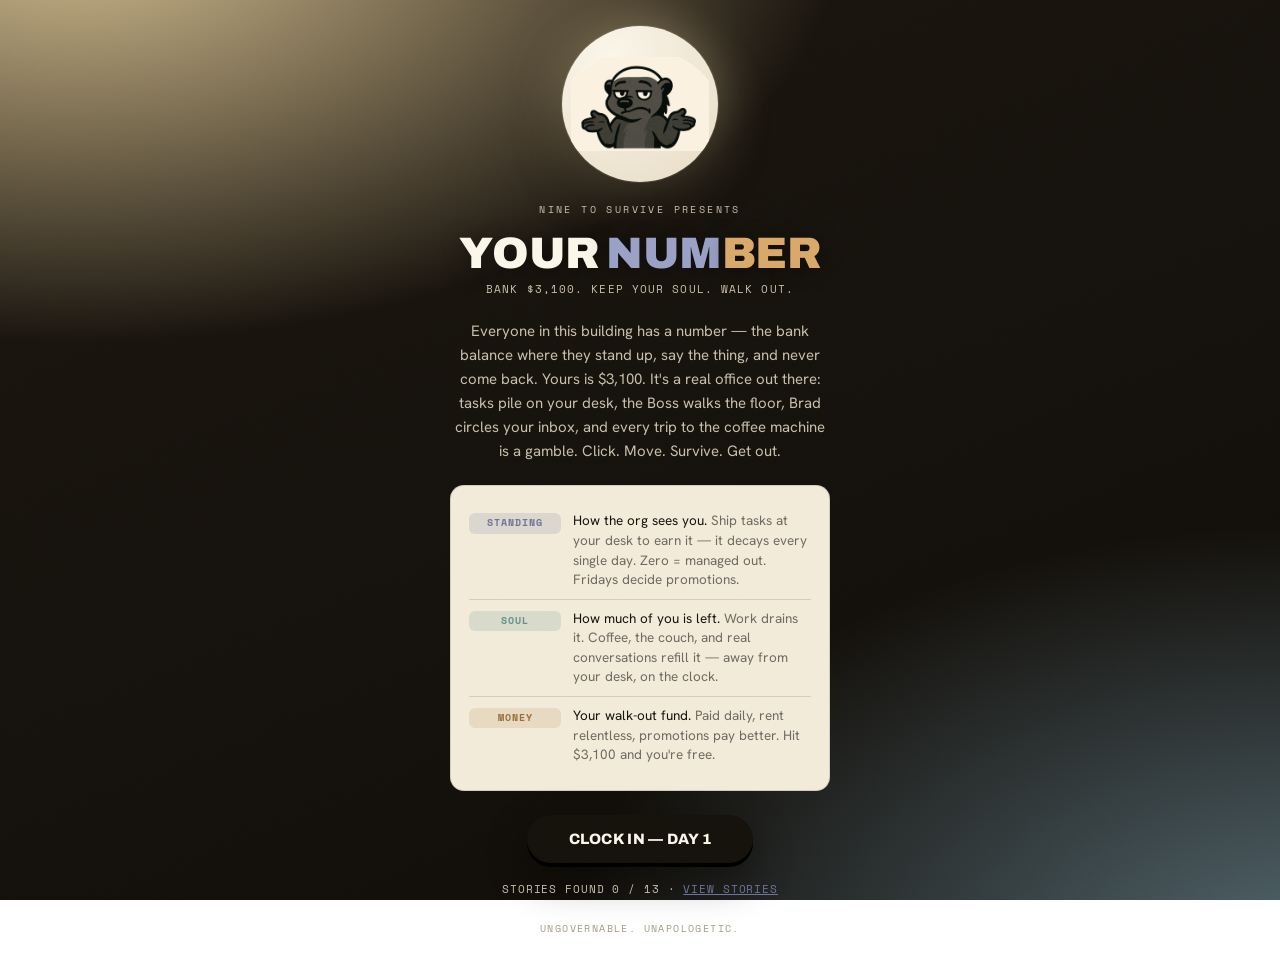
==== index.html @ 07273ee6 "Add the motive discovery layer — learn each character's true motive through play Builds on the wants" ====
<!DOCTYPE html>
<html lang="en">
<head>
<meta charset="UTF-8">
<meta name="viewport" content="width=device-width, initial-scale=1.0">
<title>Nine to Survive — Your Number</title>
<meta name="description" content="A real-time office-survival game. Ship the work, dodge the Boss, guard your inbox from Brad, bank $3,100, and walk out with your soul.">
<meta property="og:title" content="Nine to Survive — Your Number">
<meta property="og:description" content="Bank $3,100. Keep your soul. Walk out. A real-time office-survival game.">
<meta property="og:type" content="website">
<meta name="twitter:card" content="summary">
<meta name="twitter:title" content="Nine to Survive — Your Number">
<meta name="twitter:description" content="Bank $3,100. Keep your soul. Walk out.">
<link rel="icon" href="data:image/svg+xml,%3Csvg xmlns='http://www.w3.org/2000/svg' viewBox='0 0 64 64'%3E%3Crect width='64' height='64' rx='14' fill='%2341E3D6'/%3E%3Ccircle cx='22' cy='20' r='7' fill='%236e4620'/%3E%3Ccircle cx='42' cy='20' r='7' fill='%236e4620'/%3E%3Ccircle cx='32' cy='36' r='18' fill='%238a5a2b'/%3E%3Ccircle cx='26' cy='33' r='2.5' fill='%2315120D'/%3E%3Ccircle cx='38' cy='33' r='2.5' fill='%2315120D'/%3E%3Cellipse cx='32' cy='42' rx='6' ry='4.5' fill='%23E8C39E'/%3E%3C/svg%3E">
<link rel="preconnect" href="https://fonts.googleapis.com">
<link rel="preconnect" href="https://fonts.gstatic.com" crossorigin>
<link href="https://fonts.googleapis.com/css2?family=Archivo:wght@500;700;800;900&family=Archivo+Expanded:wght@700;800;900&family=Hanken+Grotesk:wght@400;500;600;700&family=Space+Mono:wght@400;700&display=swap" rel="stylesheet">
<script src="ntos-game.js?v=n22"></script>
<script src="ntos-world.js?v=w25"></script>
<link rel="stylesheet" href="ntos-theme.css">
</head>
<body>
<div class="stage">

  <!-- START -->
  <section id="start" class="screen">
    <div class="mascot"><img src="[data-uri]" alt="Nine to Survive" onerror="this.style.display='none';this.nextElementSibling.style.display='block'"><span class="fallback" style="display:none">🤷</span></div>
    <div class="badge">Nine to Survive presents</div>
    <h1 class="big">Your <span class="blue">Num</span><span class="amber">ber</span></h1>
    <div class="tagline">Bank $3,100. Keep your soul. Walk out.</div>
    <p class="lede">Everyone in this building has a number — the bank balance where they stand up, say the thing, and never come back. Yours is $3,100. It's a real office out there: tasks pile on your desk, the Boss walks the floor, Brad circles your inbox, and every trip to the coffee machine is a gamble. Click. Move. Survive. Get out.</p>
    <div class="legend">
      <div class="leg"><span class="k s">Standing</span><div>How the org sees you. <span>Ship tasks at your desk to earn it — it decays every single day. Zero = managed out. Fridays decide promotions.</span></div></div>
      <div class="leg"><span class="k so">Soul</span><div>How much of you is left. <span>Work drains it. Coffee, the couch, and real conversations refill it — away from your desk, on the clock.</span></div></div>
      <div class="leg"><span class="k m">Money</span><div>Your walk-out fund. <span>Paid daily, rent relentless, promotions pay better. Hit $3,100 and you're free.</span></div></div>
    </div>
    <button class="cta" onclick="startGame()">Clock in — Day 1</button>
    <button class="cta resumebtn hidden" id="resumebtn" onclick="resumeGame()"></button>
    <div class="storiesline"><span id="storycount">Stories found 0 / 13</span> · <button class="storybtn" onclick="openStories()">View stories</button></div>
    <div class="foot">Ungovernable. Unapologetic.</div>
    <div id="storiesoverlay" class="overlay hidden" onclick="if(event.target===this)closeStories()">
      <div class="card">
        <div class="tag">📖 The story collection</div>
        <div class="etitle">What this building has shown you</div>
        <div id="storylist"></div>
        <button class="next" onclick="closeStories()">Back</button>
      </div>
    </div>
  </section>

  <!-- PLAY: the office -->
  <section id="play" class="hidden">
    <canvas id="world"></canvas>

    <div class="hud hudfloat">
      <div class="hudtop">
        <div class="sys">Employee Monitoring · Live</div>
        <div class="clock" id="clock"><b>9:00</b> AM</div>
      </div>
      <div class="jobline"><span id="jobline-l">Day 1 · Wk 1 · Intern</span><span class="pay" id="jobline-r">+$180/day</span></div>
      <div class="jobline taskline"><span id="tasks-l">INBOX · 0 waiting</span><span id="tasks-r">0/0 shipped</span></div>
      <div class="jobline taskline hidden" id="receiptline"><span>🧾 Receipts</span><span id="receipts-r"></span></div>
      <div class="jobline taskline hidden" id="heatline"><span>🌡 Heat</span><span id="heat-r"></span></div>
      <div class="meters">
        <div class="meter standing">
          <div class="mrow"><div><span class="mname">Standing</span> <span class="msub">how they see you</span></div><div class="mval" id="v-standing">50<span class="delta" id="d-standing"></span></div></div>
          <div class="mtrack"><div class="mfill" id="f-standing" style="width:50%"></div></div>
        </div>
        <div class="meter soul">
          <div class="mrow"><div><span class="mname">Soul</span> <span class="msub">how much is left</span></div><div class="mval" id="v-soul">65<span class="delta" id="d-soul"></span></div></div>
          <div class="mtrack"><div class="mfill" id="f-soul" style="width:65%"></div></div>
        </div>
        <div class="meter money">
          <div class="mrow"><div><span class="mname">Your Number</span> <span class="msub">bank $3,100 · walk out</span></div><div class="mval" id="v-money">$300<span class="delta" id="d-money"></span></div></div>
          <div class="mtrack"><div class="mfill" id="f-money" style="width:5%"></div></div>
        </div>
      </div>
    </div>

    <div class="hint">Click the floor to walk · Work happens AT your desk · Watch for ❗ · Coffee/couch/chats refill Soul</div>
    <button id="mutebtn" class="mute" onclick="toggleMute()">🔊</button>
    <div id="feedbox" class="feedbox">
      <div class="feedhead" onclick="toggleFeed()"><span><b>#office</b> · live</span><span id="feedcaret">▾</span></div>
      <div id="feedlines"></div>
    </div>
    <div id="statuspop" class="statuspop hidden"></div>
    <div id="toast" class="toast"></div>

    <div id="cardoverlay" class="overlay hidden">
      <div class="card">
        <div id="enc">
          <canvas id="card-portrait" class="cardportrait hidden"></canvas>
          <div class="tag" id="tag"></div>
          <div class="etitle" id="etitle"></div>
          <div class="escene" id="escene"></div>
          <div class="choices" id="choices"></div>
        </div>
        <div id="out" class="outcome hidden">
          <div class="oline" id="oline"></div>
          <button class="next" id="nextbtn" onclick="advance()">Next</button>
        </div>
      </div>
    </div>

    <div id="crunchmodal" class="overlay hidden">
      <div class="card crunchcard">
        <div class="tag">🔥 Fire drill</div>
        <div class="etitle">“Client escalation. I need the numbers NOW.”</div>
        <div class="escene">The boss is standing up in the corner office. Everyone is looking at you. Smash <b>WORK</b> before the timer dies — deliver, or it's a Standing hit and a story HR keeps.</div>
        <div class="crunchbar"><div id="crunchfill"></div></div>
        <div class="crunchmeta"><span id="crunchcount">0 / 12</span><span id="crunchtime">8.0s</span></div>
        <div id="crunchresult" class="crunchresult hidden"></div>
        <button class="next" id="workbtn">WORK</button>
      </div>
    </div>
  </section>

  <!-- 5:01 PM · DAY REPORT -->
  <section id="dayend" class="hidden">
    <div class="card">
      <div class="tag" id="detag">5:01 PM · Day 1</div>
      <div class="etitle" id="detitle">Day 1: survived.</div>
      <div class="report" id="report"></div>
      <div id="dayfeed"></div>
      <div class="bankline" id="bankline"></div>
      <button class="walkout hidden" id="walkoutbtn" onclick="doWalkOut()">Walk out — you have your number</button>
      <button class="next" id="clockinbtn" onclick="clockIn()">Clock in — Day 2</button>
      <button class="sharebtn" id="sharebtn-day" onclick="shareRun(this)">Share the grind</button>
    </div>
  </section>

  <!-- END -->
  <section id="end" class="screen hidden">
    <div class="verdicttag" id="vtag">End of day</div>
    <div class="verdict" id="verdict"></div>
    <p class="vbody" id="vbody"></p>
    <div id="storyunlocks"></div>
    <div class="finalmeters">
      <div class="fm s"><div class="fl">Standing</div><div class="fv" id="fin-standing">0</div></div>
      <div class="fm so"><div class="fl">Soul</div><div class="fv" id="fin-soul">0</div></div>
      <div class="fm m"><div class="fl">Banked</div><div class="fv" id="fin-money">$0</div></div>
      <div class="fm d"><div class="fl">Days survived</div><div class="fv" id="fin-days">0</div></div>
    </div>
    <button class="cta" onclick="startGame()">Run it back</button>
    <button class="sharebtn" id="sharebtn-end" onclick="shareRun(this)">Share how it ended</button>
    <div class="foot">Nine to Survive</div>
  </section>

</div>

<script>
/* Shell: presentation + wiring only. Rules live in ntos-game.js (NineToSurvive);
   the visible office lives in ntos-world.js (NtosWorld). The shell runs the rAF
   loop, feeds world signals into the rules, and renders both. */
const G = NineToSurvive;
const W = NtosWorld;
W.setEncounters(G.ENCOUNTERS);
let g, world, runSeed;
const $id = (x) => document.getElementById(x);
function screens(showId){
  ['start','play','dayend','end'].forEach(s => $id(s).classList.toggle('hidden', s !== showId));
}

/* ---- camera + canvas ---- */
const canvas = $id('world');
const ctx = canvas.getContext('2d');
const cam = { x: 0, y: 0, z: 1 };
let rafId = null, lastT = 0;

function fitCanvas(){
  const dpr = window.devicePixelRatio || 1;
  canvas.width = window.innerWidth * dpr;
  canvas.height = window.innerHeight * dpr;
  ctx.setTransform(dpr, 0, 0, dpr, 0, 0);
}
window.addEventListener('resize', fitCanvas);

function centerCamOn(gx, gy){
  cam.x = window.innerWidth / 2 - (gx - gy) * (W.TW / 2) * cam.z;
  cam.y = window.innerHeight / 2 - (gx + gy) * (W.TH / 2) * cam.z;
}
function clampCam(){
  const vw = window.innerWidth, vh = window.innerHeight, z = cam.z;
  const minX = vw / 2 - W.GRID_W * (W.TW / 2) * z, maxX = vw / 2 + W.GRID_H * (W.TW / 2) * z;
  const minY = vh / 2 - (W.GRID_W + W.GRID_H) * (W.TH / 2) * z, maxY = vh / 2;
  cam.x = Math.max(minX, Math.min(maxX, cam.x));
  cam.y = Math.max(minY, Math.min(maxY, cam.y));
}

/* ---- input: pointer events — mouse and touch share one path.
   One pointer: drag pans, a still tap/click picks. Two pointers: pinch zooms
   around the pinch midpoint. Wheel zoom stays for mouse. ---- */
const pointers = new Map();
let dragging = false, dragMoved = false, dragStart = null, pinchStart = null;
canvas.addEventListener('pointerdown', (e) => {
  try { canvas.setPointerCapture(e.pointerId); } catch(err){ /* synthetic pointers */ }
  pointers.set(e.pointerId, { x: e.clientX, y: e.clientY });
  if(pointers.size === 1){
    dragging = true; dragMoved = false;
    dragStart = { mx: e.clientX, my: e.clientY, cx: cam.x, cy: cam.y };
    canvas.classList.add('dragging');
  } else if(pointers.size === 2){
    dragging = false;
    const pts = [...pointers.values()];
    pinchStart = { dist: Math.hypot(pts[0].x - pts[1].x, pts[0].y - pts[1].y), z: cam.z,
                   mid: { x: (pts[0].x + pts[1].x) / 2, y: (pts[0].y + pts[1].y) / 2 } };
  }
});
canvas.addEventListener('pointermove', (e) => {
  if(!pointers.has(e.pointerId)) return;
  pointers.set(e.pointerId, { x: e.clientX, y: e.clientY });
  if(pointers.size === 2 && pinchStart){
    const pts = [...pointers.values()];
    const dist = Math.hypot(pts[0].x - pts[1].x, pts[0].y - pts[1].y);
    const before = W.screenToTile(cam, pinchStart.mid.x, pinchStart.mid.y);
    cam.z = Math.max(0.55, Math.min(1.8, pinchStart.z * dist / (pinchStart.dist || 1)));
    const after = W.screenToTile(cam, pinchStart.mid.x, pinchStart.mid.y);
    cam.x += (after.x - before.x - (after.y - before.y)) * (W.TW / 2) * cam.z;
    cam.y += (after.x - before.x + (after.y - before.y)) * (W.TH / 2) * cam.z;
    clampCam();
    dragMoved = true;
    return;
  }
  if(!dragging) return;
  const dx = e.clientX - dragStart.mx, dy = e.clientY - dragStart.my;
  if(Math.abs(dx) + Math.abs(dy) > 6) dragMoved = true;
  cam.x = dragStart.cx + dx; cam.y = dragStart.cy + dy;
  clampCam();
});
function pointerEnd(e){
  if(!pointers.has(e.pointerId)) return;
  pointers.delete(e.pointerId);
  if(pointers.size < 2) pinchStart = null;
  if(pointers.size === 1){
    // one finger left after a pinch: re-anchor it as a drag, never a tap
    const p = [...pointers.values()][0];
    dragging = true; dragMoved = true;
    dragStart = { mx: p.x, my: p.y, cx: cam.x, cy: cam.y };
    return;
  }
  canvas.classList.remove('dragging');
  if(dragging){
    dragging = false;
    if(!dragMoved) handleWorldClick(e.clientX, e.clientY);
  }
}
canvas.addEventListener('pointerup', pointerEnd);
canvas.addEventListener('pointercancel', pointerEnd);
canvas.addEventListener('wheel', (e) => {
  e.preventDefault();
  const before = W.screenToTile(cam, e.clientX, e.clientY);
  cam.z = Math.max(0.55, Math.min(1.8, cam.z * (e.deltaY > 0 ? 0.9 : 1.11)));
  const after = W.screenToTile(cam, e.clientX, e.clientY);
  cam.x += (after.x - before.x - (after.y - before.y)) * (W.TW / 2) * cam.z;
  cam.y += (after.x - before.x + (after.y - before.y)) * (W.TH / 2) * cam.z;
  clampCam();
}, { passive: false });

function handleWorldClick(sx, sy){
  if(!world || world.dayOver) return;
  const t = W.screenToTile(cam, sx, sy);
  const actor = W.pickActorAt(world, t.x, t.y);
  if(actor){ showStatus(actor, sx, sy); return; }
  hideStatus();
  if(W.isCoffeeAt(t.x, t.y)){
    if(world.coffeeUsed) toast('You’ve had your one coffee mercy today.');
    else if(W.goForCoffee(world)) toast('Heading for coffee…');
    return;
  }
  if(W.isCouchAt(t.x, t.y)){
    if(world.couchUsed) toast('One couch session a day. HR counts.');
    else if(W.goForCouch(world)) toast('Five minutes. You’ve earned nothing, take it anyway.');
    return;
  }
  if(W.isExitAt(t.x, t.y)){
    if(world.walkoutArmed){ if(W.goForExit(world)) toast('Walking to the door. Don’t look back.'); }
    else toast('Not yet. You have a number, and this isn’t it.');
    return;
  }
  // plain floor: walk there
  W.movePlayer(world, t);
}

/* ---- status popup + toast ---- */
/* ---- character portraits: a live cute close-up "on a screen" ---- */
const _portraits = new Set();
function _portraitFrame(el, t){
  const dpr = window.devicePixelRatio || 1, size = el.clientWidth || el.__psize || 80;
  if(el.width !== size * dpr){ el.width = size * dpr; el.height = size * dpr; }
  const ctx = el.getContext('2d'); ctx.setTransform(dpr, 0, 0, dpr, 0, 0);
  W.drawPortrait(ctx, el.__pid, 0, 0, size, t, el.__pmood);
}
function _portraitTick(t){
  for(const el of Array.from(_portraits)){
    if(!el.isConnected || el.closest('.hidden')){ _portraits.delete(el); continue; }
    _portraitFrame(el, t);
  }
  if(_portraits.size) requestAnimationFrame(_portraitTick);
}
function paintPortrait(id, el, size, mood){
  if(!el || !W.drawPortrait || !(W.RIG && W.RIG[id])) return;
  el.__pid = id; el.__pmood = mood; el.__psize = size;
  el.style.width = size + 'px'; el.style.height = size + 'px';
  _portraitFrame(el, performance.now());
  if(!_portraits.has(el)){ _portraits.add(el); if(_portraits.size === 1) requestAnimationFrame(_portraitTick); }
}
function setCardPortrait(id, mood){
  const el = $id('card-portrait');
  if(id && W.RIG && W.RIG[id]){ el.classList.remove('hidden'); paintPortrait(id, el, 96, mood); }
  else { el.classList.add('hidden'); _portraits.delete(el); }
}

function showStatus(actor, sx, sy){
  const s = W.statusOf(world, actor);
  const pop = $id('statuspop');
  // shell-composed verbs: the world says WHO is interceptable; the brain's
  // state (receipts, heat, flags) says which schemes are loaded
  const canFlash = actor.id === 'brad' && G.hasReceipt(g, 'screenshot_brad_deck')
    && !g.npcState.brad.flags.cowed && !g.npcState.brad.flags.fired;
  const adamGren = (s.grenade || (actor.id === 'adam' && world.tasks.blocked > 0 && !world.grenadeUsed))
    && !actor.off;
  const canCool = actor.id === 'hr' && G.hasReceipt(g, 'hr_survey_metadata')
    && G.heatOf(g, 'hr') >= G.HEAT_MED;
  pop.innerHTML = '<span class="sx" onclick="hideStatus()">✕</span>'
    + '<div class="spop-head"><canvas id="pop-portrait" class="portrait"></canvas><div class="spop-meta">'
    + '<div class="sname">' + (s.face ? s.face + ' ' : '') + s.name + '</div>'
    + '<div class="srole">' + s.role + (s.mood ? ' · mood: ' + s.mood : '') + '</div>'
    + '<div class="sline">' + s.line + '</div></div></div>'
    + (s.chat ? '<span class="schat" onclick="startChat(\'' + actor.id + '\')">' + (s.sitWith ? 'Walk over & sit with her' : 'Walk over & chat') + '</span>' : '')
    + (s.quickcall ? '<span class="schat" onclick="startQuickCall()">Take the quick call</span>' : '')
    + (s.kaylatask ? '<span class="schat" onclick="takeKaylaTask()">Take one of her tasks</span>' : '')
    + (s.reportkayla ? '<span class="schat" onclick="reportKaylaToHR()">Mention Kayla to HR</span>' : '')
    + (s.approval ? '<span class="schat" onclick="carryToPipe()">Carry a file to The Pipe</span>' : '')
    + (s.flatter ? '<span class="schat" onclick="flatterDennis()">“Nineteen years — wow.”</span>' : '')
    + (s.approval && G.DENNIS_BURN_ORDER.some(r => G.hasReceipt(g, r))
        ? '<span class="schat" onclick="burnForDennis()">🧾 Burn a receipt (clears all)</span>' : '')
    + (s.approval && g.npcState.marcus.flags.shield
        ? '<span class="schat" onclick="tipForDennis()">Use Marcus’s phrase (clears all)</span>' : '')
    + (s.confront ? '<span class="schat" onclick="doConfrontBrad()">Walk at him: “Looking for something?”</span>' : '')
    + (s.bradLurking && canFlash ? '<span class="schat" onclick="doFlashBrad()">🧾 Angle the phone. Let him see the wallpaper.</span>' : '')
    + (s.plantbait ? '<span class="schat" onclick="doPlantBait()">Leave the flawed file on top. Be elsewhere.</span>' : '')
    + (s.walkwith ? '<span class="schat" onclick="doWalkWithDennis()">Fall into step — answer the questions en route</span>' : '')
    + (s.redirect ? '<span class="schat" onclick="doRedirectAdam()">Intercept: “How did approvals work in 2009?”</span>' : '')
    + (adamGren ? '<span class="schat" onclick="doGrenadeAdam()">Point him at Dennis. They go way back.</span>' : '')
    + (s.precollect && !G.hasReceipt(g, 'priya_commit_log')
        ? '<span class="schat" onclick="doPreDemo(\'precollect\')">Collect the commit log now, pre-demo</span>' : '')
    + (s.preplant && !g.npcState.priya.flags.preBaited
        ? '<span class="schat" onclick="doPreDemo(\'preplant\')">Swap in the flawed backup file</span>' : '')
    + (canCool ? '<span class="schat" onclick="doCoolHR()">🧾 Ask about response IDs, hypothetically</span>' : '');
  pop.classList.remove('hidden');
  paintPortrait(actor.id, $id('pop-portrait'), 80);
  pop.style.left = Math.min(window.innerWidth - 312, sx + 14) + 'px';
  pop.style.top = Math.min(window.innerHeight - 150, Math.max(10, sy - 40)) + 'px';
}
function hideStatus(){ $id('statuspop').classList.add('hidden'); }
function startChat(id){
  hideStatus();
  if(W.requestChat(world, id)) toast('Walking over…');
}
function startQuickCall(){
  hideStatus();
  if(W.goForBossCall(world)) toast('Walking to the corner office. Bring a face.');
}
function takeKaylaTask(){
  hideStatus();
  if(W.takeKaylaTask(world)) toast('Walking over to lighten her stack…');
}
function reportKaylaToHR(){
  hideStatus();
  if(W.reportKayla(world)) toast('You mention it to Meredith. Gently. Meaning well. Watch.');
}
function carryToPipe(){
  hideStatus();
  if(W.goForApproval(world)) toast('Carrying the file to The Pipe. Bring answers. He has questions.');
}
function flatterDennis(){
  hideStatus();
  if(W.flatterDennis(world)) toast('Walking over to admire nineteen years of institutional knowledge…');
}
function burnForDennis(){
  hideStatus();
  const name = G.burnReceiptForDennis(g);
  if(!name) return;
  const n = W.clearAllBlocked(world);
  G.dennisApprovalCleared(g, Math.floor(world.clockMin), 'receipt', n);
  toast('Receipt burned (' + name.replace(/_/g, ' ') + '). ' + n + ' approval' + (n > 1 ? 's' : '') + ' cleared, instantly.');
  saveRun('day');
}
function tipForDennis(){
  hideStatus();
  if(!G.useShieldForDennis(g)) return;
  const n = W.clearAllBlocked(world);
  G.dennisApprovalCleared(g, Math.floor(world.clockMin), 'tip', n);
  toast('“Load-bearing deliverable.” Dennis blinks. ' + n + ' approval' + (n > 1 ? 's' : '') + ' cleared.');
  saveRun('day');
}
/* interceptions + schemes: walk-over verbs; the arrival signal does the rest */
function doConfrontBrad(){
  hideStatus();
  if(W.confrontBrad(world)) toast('Walking at him. Casually. At speed.');
}
function doFlashBrad(){
  hideStatus();
  if(W.flashBrad(world)) toast('Walking over with your phone out, wallpaper first.');
}
function doPlantBait(){
  hideStatus();
  if(W.plantBait(world)) { if(!world.baitPlanted) toast('Heading to your desk to dress the stack…'); }
}
function doWalkWithDennis(){
  hideStatus();
  if(W.walkWithDennis(world)) toast('Catching up to the folder…');
}
function doRedirectAdam(){
  hideStatus();
  if(W.redirectAdam(world)) toast('Stepping into his path with a question about the old days…');
}
function doGrenadeAdam(){
  hideStatus();
  if(W.grenadeAdam(world)) toast('Walking over to mention that Dennis “could really use his perspective”…');
}
function doPreDemo(kind){
  hideStatus();
  if(W.goPreDemo(world, kind)) toast('Heading for the meeting room before the room fills…');
}
function doCoolHR(){
  hideStatus();
  if(W.goForCoolHR(world)) toast('Walking to HR with a hypothetical…');
}

/* ---- the office feed (render only — the brain writes g.feed) ---- */
let feedShown = 0;
let feedClosed = false;
try { feedClosed = localStorage.getItem('ntos-feed-closed') === '1'; } catch(e){}
function toggleFeed(){
  feedClosed = !feedClosed;
  try { localStorage.setItem('ntos-feed-closed', feedClosed ? '1' : '0'); } catch(e){}
  applyFeedCollapse();
}
function applyFeedCollapse(){
  $id('feedbox').classList.toggle('closed', feedClosed);
  $id('feedcaret').textContent = feedClosed ? '▸' : '▾';
}
applyFeedCollapse();
function feedLineHtml(f){
  return '<div class="fline"><span class="ft">' + W.minToClock(f.m) + '</span>' + f.text + '</div>';
}
function renderFeed(){
  feedShown = g.feed.length;
  $id('feedlines').innerHTML = g.feed.slice(-3).map(feedLineHtml).join('')
    || '<div class="fline">No messages. Suspicious in itself.</div>';
}

let toastT = null, deadEyedToastDay = 0;
function toast(msg){
  const t = $id('toast');
  t.textContent = msg;
  t.classList.add('show');
  clearTimeout(toastT);
  toastT = setTimeout(() => t.classList.remove('show'), 2200);
}

/* ---- sound: tiny WebAudio blips, no asset files. Mute persists. ---- */
let audioCtx = null, muted = false;
try { muted = localStorage.getItem('ntos-muted') === '1'; } catch(e){}
function blip(freq, dur, type, vol){
  if(muted) return;
  try {
    audioCtx = audioCtx || new (window.AudioContext || window.webkitAudioContext)();
    if(audioCtx.state === 'suspended') audioCtx.resume();
    const o = audioCtx.createOscillator(), gn = audioCtx.createGain();
    o.type = type || 'sine'; o.frequency.value = freq;
    gn.gain.setValueAtTime(vol || 0.07, audioCtx.currentTime);
    gn.gain.exponentialRampToValueAtTime(0.0001, audioCtx.currentTime + (dur || 0.15));
    o.connect(gn); gn.connect(audioCtx.destination);
    o.start(); o.stop(audioCtx.currentTime + (dur || 0.15) + 0.02);
  } catch(e){}
}
const SFX = {
  task(){ blip(880, 0.1); blip(1318, 0.16); },                     // shipped: a small ding
  bosscatch(){ blip(196, 0.35, 'sawtooth', 0.09); blip(185, 0.4, 'sawtooth', 0.07); },
  drill(){ blip(660, 0.11, 'square', 0.08); setTimeout(() => blip(660, 0.11, 'square', 0.08), 150); }
};
function toggleMute(){
  muted = !muted;
  try { localStorage.setItem('ntos-muted', muted ? '1' : '0'); } catch(e){}
  $id('mutebtn').textContent = muted ? '🔇' : '🔊';
}
if(muted) $id('mutebtn').textContent = '🔇';

/* ---- the story collection: discovered outcomes persist across runs. The
   brain owns the catalog (G.STORY_META) and the earned-check (G.earnedStories);
   this is the only storage side. try/catch everywhere: file:// stays quiet. ---- */
const STORIES_KEY = 'ntos-stories-v1';
function loadStories(){
  try { return JSON.parse(localStorage.getItem(STORIES_KEY)) || {}; } catch(e){ return {}; }
}
function saveStories(s){ try { localStorage.setItem(STORIES_KEY, JSON.stringify(s)); } catch(e){} }
function updateStoryCount(){
  const found = Object.keys(loadStories()).filter(k => G.STORY_META[k]).length;
  $id('storycount').textContent = 'Stories found ' + found + ' / ' + G.STORY_ORDER.length;
}
function openStories(){
  const have = loadStories();
  $id('storylist').innerHTML = G.STORY_ORDER.map(k => {
    const m = G.STORY_META[k];
    return have[k]
      ? '<div class="storyrow found"><span class="sn">' + m.name + '</span><span class="sh">' + m.hint + '</span></div>'
      : '<div class="storyrow locked"><span class="sn">???</span><span class="sh">' + m.hint + '</span></div>';
  }).join('');
  $id('storiesoverlay').classList.remove('hidden');
}
function closeStories(){ $id('storiesoverlay').classList.add('hidden'); }
// at run end: record everything the run clearly earned; say which are new
function recordStories(){
  const earned = G.earnedStories(g);
  const have = loadStories();
  const rows = earned.map(k => {
    const isNew = !have[k];
    have[k] = true;
    return '<div class="storyunlock ' + (isNew ? 'new' : 'old') + '">'
      + (isNew ? '★ New story discovered: ' : 'Story recorded: ')
      + G.STORY_META[k].name + '</div>';
  });
  saveStories(have);
  updateStoryCount();
  $id('storyunlocks').innerHTML = rows.join('');
}
updateStoryCount();

/* ---- run persistence: g + runSeed in localStorage. The world (mid-day
   positions/tasks) is NOT saved — a mid-day save resumes at that morning with
   meters intact; a post-closeDay save resumes onto the 5:01 report so payday
   can't be replayed. try/catch everywhere: file:// and private mode stay quiet. */
const SAVE_KEY = 'ntos-save-v1';
function saveRun(phase){
  try { localStorage.setItem(SAVE_KEY, JSON.stringify({ runSeed, phase, g })); } catch(e){}
}
function clearSave(){ try { localStorage.removeItem(SAVE_KEY); } catch(e){} }
function loadSave(){
  try {
    const s = JSON.parse(localStorage.getItem(SAVE_KEY));
    return (s && s.g && !s.g.over) ? s : null;
  } catch(e){ return null; }
}
function offerResume(){
  const s = loadSave();
  const btn = $id('resumebtn');
  btn.classList.toggle('hidden', !s);
  if(s) btn.textContent = 'Resume — Day ' + s.g.day + ' · ' + G.fmt(s.g.money) + ' banked';
}
function resumeGame(){
  const s = loadSave();
  if(!s) return startGame();
  runSeed = s.runSeed;
  g = s.g;
  G.ensureWants(g);        // backfill want-roles onto pre-feature saves (idempotent)
  window.g = g;
  if(s.phase === 'dayend'){ screens('dayend'); showDayEnd(); return; }
  g.idxInDay = 0;          // the day restarts; meters/money keep their saved values
  g.lastChoice = null;
  beginDay();
}
offerResume();

/* ---- the day loop ---- */
function startGame(){
  clearSave();             // a new run abandons the old one
  runSeed = Date.now() % 2147483647;
  g = G.newGame(runSeed);
  saveRun('day');
  beginDay();
}

function beginDay(){
  world = W.newDay(runSeed, g.day, g.plan, G.worldFlagsFor(g));
  window.g = g; window.world = world;   // console debugging
  screens('play');
  fitCanvas();
  cam.z = 1;
  centerCamOn(9, 16);   // your desk
  setMeter('standing', g.standing, true);
  setMeter('soul', g.soul, true);
  setMoney(true);
  updateJobline();
  hideStatus();
  G.moodFeed(g, world.actors.map(a => ({ id: a.id, mood: a.mood })));
  renderFeed();
  if(G.canWalkOut(g)){
    W.armWalkout(world);
    toast('Your number is banked. The EXIT is right there. Any time.');
  }
  lastT = 0;
  if(rafId) cancelAnimationFrame(rafId);
  rafId = requestAnimationFrame(loop);
}

let lastRafAt = 0;
function loop(t){
  if($id('play').classList.contains('hidden')){ rafId = null; return; }
  lastRafAt = performance.now();
  const dt = lastT ? Math.min(0.12, (t - lastT) / 1000) : 0.016;
  lastT = t;
  const signal = W.step(world, dt);
  if(signal) handleSignal(signal);
  $id('clock').innerHTML = (() => {
    const c = W.minToClock(Math.floor(world.clockMin));
    const parts = c.split(' ');
    return '<b>' + parts[0] + '</b> ' + parts[1];
  })();
  $id('tasks-l').textContent = 'INBOX · ' + world.tasks.pending + ' waiting'
    + (world.tasks.blocked ? ' · ' + world.tasks.blocked + ' NEED APPROVAL' : '');
  $id('tasks-r').textContent = world.tasks.done + '/' + world.tasks.total + ' shipped';
  if(g.feed.length !== feedShown) renderFeed();
  // a crunch bonus can bank the number mid-day: the door goes live immediately
  if(!world.walkoutArmed && G.canWalkOut(g)){
    W.armWalkout(world);
    toast('Your number is banked. The EXIT is live. Any time.');
  }
  const rc = g.receipts ? g.receipts.count : 0;
  $id('receiptline').classList.toggle('hidden', rc === 0);
  if(rc > 0) $id('receipts-r').textContent = rc + ' held · leverage, technically';
  // office heat: hidden until somebody is actually watching you
  const heatHot = G.heatOf(g, 'hr') >= G.HEAT_MED || G.heatOf(g, 'boss') >= G.HEAT_MED
               || G.heatOf(g, 'brad') >= G.HEAT_MED;
  $id('heatline').classList.toggle('hidden', !heatHot);
  if(heatHot) $id('heat-r').textContent =
    'HR ' + G.heatLevel(g, 'hr') + ' · Boss ' + G.heatLevel(g, 'boss') + ' · Brad ' + G.heatLevel(g, 'brad');
  W.render(world, ctx, cam, window.innerWidth, window.innerHeight, t);
  rafId = requestAnimationFrame(loop);
}

// world → rules. Every verb on the floor lands here.
function worldEffect(kind){
  const res = G.applyWorldEffect(g, kind);
  if(!res) return null;
  if(res.ds) applyDelta('standing', res.ds);
  if(res.dso) applyDelta('soul', res.dso);
  setMeter('standing', g.standing);
  setMeter('soul', g.soul);
  if(g.failed){ setTimeout(endGame, 900); }
  return res;
}

function handleSignal(s){
  switch(s.type){
    case 'encounter': openCard(); break;
    case 'arcincident': openIncident(s.id); break;
    case 'crunch': openCrunch(); break;
    case 'braddeck':
      G.bradDeckSeen(g, Math.floor(world.clockMin));
      toast('Brad hustles past your desk mid-call. On his screen: a slide deck. The logo on it: not ours.');
      break;
    case 'bradallhands':
      G.bradAllHands(g, Math.floor(world.clockMin));
      SFX.drill();
      toast('❗ All-hands: Brad’s Zoom background is a conference room at the WRONG COMPANY.');
      break;
    case 'bradfired':
      G.bradFiredReport(g, Math.floor(world.clockMin));
      toast('Meredith just walked Brad out the door. Carrying his box for him. Policy.');
      break;
    case 'bradtasks':
      G.bradTasksAbsorbed(g, Math.floor(world.clockMin));
      toast('Two of Brad’s tasks land in YOUR inbox. “Congratulations on the growth opportunity.”');
      break;
    case 'summons':
      G.feedWorldEvent(g, 'summons', Math.floor(world.clockMin));
      toast('The Boss: “you free? quick call.” No topic. Click him to go — or don’t.');
      break;
    case 'summonsmissed':
      if(G.bossSummonsDodged(g, Math.floor(world.clockMin)))
        toast('The quick call expired unanswered. His next catches will not be quick.');
      break;
    case 'quickcall':
      openIncident('boss_quick_call');
      break;
    case 'kaylatask': {
      const kt = G.kaylaTaskTaken(g, Math.floor(world.clockMin));
      if(kt){ setMeter('soul', g.soul); toast(kt.text); }
      W.playerGoHome(world);
      break;
    }
    case 'kaylasenthome': {
      const kr = G.kaylaSentHome(g, Math.floor(world.clockMin));
      if(kr){ setMeter('standing', g.standing); applyDelta('standing', kr.ds); toast(kr.text); }
      break;
    }
    case 'webinar':
      SFX.drill();
      toast('MANDATORY: “Resilience & You,” 90 min, cameras expected. Your inbox will wait. It will not shrink.');
      break;
    case 'adamintercept': {
      G.adamIntercepted(g, Math.floor(world.clockMin), s.useful);
      const nInt = (g.npcState.adam.counters.intercepts || 1);
      toast(s.useful
        ? 'Adam stopped you mid-aisle — then called Dennis. An approval just… cleared. Don’t ask.'
        : nInt <= 1
        ? 'Adam stopped you for a quick thought. It had three parts. You are eight minutes older.'
        : nInt === 2
        ? 'Adam again. The quick thought has a part two. You have been pre-registered for part three.'
        : 'Adam. The thought is now a series. There is a recap. You were in the recap.');
      break;
    }
    case 'bosshuman': {
      const line = G.bossHumanBeat(g, Math.floor(world.clockMin));
      if(line){
        const res = worldEffect('bossHuman');
        toast(line + (res && res.dso ? ' Soul +' + res.dso + '.' : ''));
      }
      break;
    }
    case 'task':
      toast('New task in your inbox. (' + s.pending + ' waiting)'); break;
    case 'taskblocked':
      // microcopy escalates with the actual stack, not a dice roll
      toast(s.blocked === 1
        ? 'A task arrived marked NEEDS APPROVAL. Dennis has questions. (1 stuck)'
        : s.blocked === 2
        ? 'Another file stopped at The Pipe. The questions now have sub-questions. (2 stuck)'
        : 'A ' + ['third', 'fourth', 'fifth', 'sixth'][Math.min(3, s.blocked - 3)] + ' file held. The Pipe is becoming a district. (' + s.blocked + ' stuck)');
      break;
    case 'approved':
      G.dennisApprovalCleared(g, Math.floor(world.clockMin), 'waited');
      toast('Questions answered. One file unstuck. ' + (s.blocked ? s.blocked + ' still held.' : 'The Pipe is clear.'));
      W.playerGoHome(world);
      break;
    case 'flattered': {
      worldEffect('dennisFlatter');
      G.dennisApprovalCleared(g, Math.floor(world.clockMin), 'flattered');
      toast('He approved one mid-anecdote. Soul −2. ' + (s.blocked ? s.blocked + ' still held.' : 'All clear.'));
      W.playerGoHome(world);
      break;
    }
    case 'taskdone': {
      const res = worldEffect('taskDone');
      SFX.task();
      if(res && res.deadEyed && deadEyedToastDay !== g.day){
        deadEyedToastDay = g.day;
        toast('Dead-eyed productivity: ' + G.GRIND_STREAK + ' in a row without looking up. Soul bills extra until you take literally any break.');
      } else if(!s.pending && world.tasks.blocked > 0){
        toast('Task shipped. Inbox “zero” — except the ' + world.tasks.blocked + ' Dennis is holding, which the dashboard politely ignores.');
      } else if(!s.pending){
        toast('Task shipped. Standing +2. Inbox zero. For now.');
      } else if(g.day % 5 === 0){
        toast('Task shipped before the review. The review counts volume, not content. Volume: +1. (' + s.pending + ' to go.)');
      } else {
        toast('Task shipped. Standing +2. ' + s.pending + ' to go.');
      }
      break;
    }
    case 'bosswalk':
      toast(s.mood === 'bad'
        ? '❗ The Boss is walking the floor. He is NOT in a good mood.'
        : '❗ The Boss is walking the floor.');
      break;
    case 'bosspass':
      worldEffect('bossPass');
      toast('The Boss walked by. You were at your desk. Noted. Standing +2.');
      break;
    case 'bosscatch':
      worldEffect(s.bad ? 'bossCatchBad' : 'bossCatch');
      if(s.bad) G.feedWorldEvent(g, 'bossCatchBad', Math.floor(world.clockMin));
      SFX.bosscatch();
      toast(s.bad
        ? '“WHERE were you?” Wrong day for an empty chair. Standing −9.'
        : '“Where were you?” The Boss walked by an empty chair. Standing −6.');
      break;
    case 'bradsteal':
      worldEffect('bradSteal');
      G.feedWorldEvent(g, 'bradSteal', Math.floor(world.clockMin));
      toast('Brad lifted a file off your empty desk. That task is his now. Standing −3.');
      break;
    case 'bradfoiled':
      worldEffect('bradFoiled');
      toast('Brad hovered by your desk. You were sitting right there. He left.');
      break;
    case 'bradlurk':
      toast('👀 Brad is “refilling his water” with line of sight on your inbox. Confront him, sit tight — or leave him something special.');
      break;
    case 'bradconfronted':
      toast(G.bradConfronted(g, Math.floor(world.clockMin)));
      break;
    case 'bradflashed': {
      const t = G.bradFlashed(g, Math.floor(world.clockMin));
      if(t) toast(t);
      break;
    }
    case 'baitplanted':
      toast(G.baitPlanted(g, Math.floor(world.clockMin)));
      break;
    case 'bradpoisoned': {
      const res = G.bradPoisoned(g, Math.floor(world.clockMin));
      setMeter('standing', g.standing); applyDelta('standing', res.ds);
      if(res.dso){ setMeter('soul', g.soul); applyDelta('soul', res.dso); }
      toast(res.text);
      break;
    }
    case 'bosswalkwarn':
      toast(s.mood === 'bad'
        ? '📋 The Boss stood up and read the floor like a list of names. Walk incoming — be at your desk.'
        : '📋 The Boss stood up and looked at the floor like a to-do list. Walk incoming.');
      break;
    case 'dennisescort':
      toast(G.dennisWalked(g, Math.floor(world.clockMin)));
      W.playerGoHome(world);
      break;
    case 'adamconcernstart':
      toast('📋 Adam is walking to HR with “a concern.” Intercept him — or let nature take its course.');
      break;
    case 'adamconcern':
      G.adamConcernLanded(g, Math.floor(world.clockMin));
      toast('Adam reached HR. A concern was raised. A folder was opened. HR heat rises.');
      break;
    case 'adamredirected': {
      const res = G.adamRedirected(g, Math.floor(world.clockMin));
      if(res.dso){ setMeter('soul', g.soul); applyDelta('soul', res.dso); }
      toast(res.text);
      W.playerGoHome(world);
      break;
    }
    case 'adamgrenade': {
      const res = G.adamGrenade(g, Math.floor(world.clockMin));
      const n = W.applyGrenade(world, res.bypass);
      if(res.dso){ setMeter('soul', g.soul); applyDelta('soul', res.dso); }
      toast(res.text + (res.bypass && n > 0 ? ' (' + n + ' cleared.)' : ''));
      break;
    }
    case 'demoprep':
      toast('☕ Priya is set up in the meeting room early. The demo laptop is open. Unattended.');
      break;
    case 'precollect': {
      const t = G.priyaPreCollect(g, Math.floor(world.clockMin));
      if(t) toast(t);
      W.playerGoHome(world);
      break;
    }
    case 'preplant': {
      const t = G.priyaPrePlant(g, Math.floor(world.clockMin));
      if(t) toast(t);
      W.playerGoHome(world);
      break;
    }
    case 'coolhr': {
      const t = G.coolHR(g, Math.floor(world.clockMin));
      if(t) toast(t);
      W.playerGoHome(world);
      break;
    }
    case 'bradempty':
      toast('Brad cased your empty desk. Empty inbox, nothing to take. He left disappointed in you specifically.');
      break;
    case 'walkout':
      doWalkOut();
      break;
    case 'chat': {
      if(s.who === 'kayla' && world.flags.kaylaPanic){
        const sit = G.kaylaSitWith(g, Math.floor(world.clockMin));
        if(sit){
          setMeter('soul', g.soul); applyDelta('soul', sit.dso);
          toast(sit.text);
          W.playerGoHome(world);
          break;
        }
      }
      const kind = s.mood === 'good' ? 'chatGood' : s.mood === 'bad' ? 'chatBad' : 'chatMeh';
      const res = worldEffect(kind);
      const bond = G.chatBonus(g, s.who);
      if(bond){ setMeter('soul', g.soul); }
      const tip = s.who === 'marcus' ? G.marcusTip(g, Math.floor(world.clockMin)) : null;
      if(tip){
        if(tip.kind === 'miscal'){ setMeter('standing', g.standing); applyDelta('standing', -2); }
        if(tip.kind === 'bosswalk'){
          const nw = world.bossWalks.find(b => b.status === 'pending');
          toast(tip.text + (nw ? ' (Next walk ≈ ' + W.minToClock(nw.atMin) + '.)' : ' (He’s done walking today.)'));
        } else toast(tip.text);
      } else {
        toast(s.name.split(' ')[0] + ': five minutes of being human. Soul +' + (res ? res.dso : ''));
      }
      W.playerGoHome(world);
      break;
    }
    case 'couch':
      worldEffect('couch');
      G.feedWorldEvent(g, 'couch', Math.floor(world.clockMin));
      toast('Couch. Soul +6. Someone from HR definitely saw. Standing −1.');
      break;
    case 'coffee': {
      const res = G.applyCoffee(g);
      if(res){ setMeter('soul', g.soul); applyDelta('soul', res.dso); }
      toast('Coffee. Soul +' + G.COFFEE_SOUL + '. Back to it.');
      W.playerGoHome(world);
      break;
    }
    case 'dayover': {
      const r = G.closeDay(g, { tasksDone: s.tasksDone, tasksTotal: s.tasksTotal });
      if(r === 'gameover') endGame();
      else { saveRun('dayend'); showDayEnd(); }
      break;
    }
  }
}

function updateJobline(){
  $id('jobline-l').textContent = 'Day ' + g.day + ' · Wk ' + g.week + ' · ' + G.jobTitle(g);
  $id('jobline-r').textContent = '+' + G.fmt(G.LADDER[g.jobIdx].pay) + '/day';
}

/* ---- movie mode (?movie=1): dev autopilot so a real rAF tab can run for hours.
   Auto-starts, holds the desk, plays choice 2 on cards, wins fire drills,
   clocks in every morning (greed button included — it never walks out), and
   logs one line per day. Completely inert without the flag. Works from file://
   too: location.search is populated for file URLs. ---- */
const MOVIE_MODE = (window.location.search.match(/[?&]movie=([^&]+)/) || [])[1] || null;
const MOVIE = !!MOVIE_MODE;
const MOVIE_GREED = MOVIE_MODE === 'greed';   // ?movie=1 walks out at the number; ?movie=greed never leaves
let movieLoggedDay = 0;
if(MOVIE){
  console.log('[MOVIE] autopilot on — mode: ' + (MOVIE_GREED ? 'greed (play past the number to a terminal failure)' : 'walkout (leave the moment the number is banked)'));
  setInterval(() => {
    // background tabs suspend rAF entirely — if the render loop is starved,
    // drive the simulation from here so an hours-long soak never freezes
    if(world && !$id('play').classList.contains('hidden')
       && performance.now() - lastRafAt > 1000){
      for(let i = 0; i < 16; i++){
        const s = W.step(world, 0.12);
        if(s) handleSignal(s);
        if(!world || !world.running) break;
      }
    }
    if(!$id('start').classList.contains('hidden')){ startGame(); return; }
    if(!$id('end').classList.contains('hidden')){
      if(movieLoggedDay !== -1){
        movieLoggedDay = -1;
        const v = G.verdict(g);
        console.log('[MOVIE] RUN OVER — day', g.day, 'standing', g.standing,
          'soul', g.soul, 'bank $' + g.money, g.escaped ? 'ESCAPED' : ('failed: ' + g.failed));
        console.log('[MOVIE] VERDICT: ' + v.tag + ' — ' + v.title + ' — ' + v.body);
      }
      return;
    }
    if(!$id('dayend').classList.contains('hidden')){
      if(movieLoggedDay !== g.day && g.dayReport){
        movieLoggedDay = g.day;
        console.log('[MOVIE] day', g.day, '· standing', g.standing, '· soul', g.soul,
          '· $' + g.money, '· tasks', g.dayReport.tasksDone + '/' + g.dayReport.tasksTotal,
          G.canWalkOut(g) ? (MOVIE_GREED ? '· AT THE NUMBER (greeding on)' : '· AT THE NUMBER — walking out') : '');
      }
      if(!MOVIE_GREED && G.canWalkOut(g) && !$id('walkoutbtn').classList.contains('hidden')){
        $id('walkoutbtn').click();   // the day-end walkout path
        return;
      }
      clockIn();
      return;
    }
    if(!$id('cardoverlay').classList.contains('hidden')){
      if(!$id('enc').classList.contains('hidden')){
        // the ONE policy picks — same function the headless soak proves
        const incId = $id('cardoverlay').dataset.incident;
        const idx = incId ? G.policyIncidentChoice(g, incId)
                          : G.policyCardChoice(g, g.plan[g.idxInDay]);
        const c = document.querySelector('#choices .choice[data-idx="' + idx + '"]')
               || document.querySelector('#choices .choice');
        if(c) c.click();
      } else {
        $id('nextbtn').click();
      }
      return;
    }
    if(!$id('crunchmodal').classList.contains('hidden')){
      $id('workbtn').click();   // mashes to a win, then the same button closes it
      return;
    }
    if(world && world.running){
      let act = G.policyAction(g, world);
      if(act.type === 'walkout' && MOVIE_GREED) act = { type: 'home' };  // greed never leaves
      if(act.type === 'walkout'){
        if(W.goForExit(world)) console.log('[MOVIE] number banked — heading for the EXIT door');
      }
      else if(act.type === 'coffee') W.goForCoffee(world);
      else if(act.type === 'couch') W.goForCouch(world);
      else if(act.type === 'chat') W.requestChat(world, act.id);
      else if(act.type === 'bosscall') W.goForBossCall(world);
      else if(act.type === 'approval') W.goForApproval(world);
      else if(act.type === 'dennis_tip' && G.useShieldForDennis(g)){
        const clearedN = W.clearAllBlocked(world);
        G.dennisApprovalCleared(g, Math.floor(world.clockMin), 'tip', clearedN);
      }
      else if(act.type === 'home' && !W.playerAtDesk(world)){
        const you = W.getActor(world, 'you');
        if(!you.path.length) W.playerGoHome(world);
      }
    }
  }, 120);
}

/* ---- stuck watchdog: if the clock freezes with no modal up, dump world state ---- */
let wdClock = -1, wdMovedAt = 0;
setInterval(() => {
  if(!world || $id('play').classList.contains('hidden')) return;
  const modalOpen = !$id('cardoverlay').classList.contains('hidden')
                 || !$id('crunchmodal').classList.contains('hidden');
  if(modalOpen || world.dayOver || world.clockMin !== wdClock){
    wdClock = world.clockMin; wdMovedAt = performance.now();
    return;
  }
  if(performance.now() - wdMovedAt > 20000){
    console.warn('[NTOS WATCHDOG] clock frozen with no modal open', {
      day: g.day, clock: world.clockMin, running: world.running,
      activeEvent: world.activeEvent && { enc: world.activeEvent.encIdx, status: world.activeEvent.status },
      events: world.events.map(e => ({ enc: e.encIdx, owner: e.owner, at: e.atMin, status: e.status })),
      crunch: world.crunch,
      actors: world.actors.map(a => ({ id: a.id, state: a.state, pathLen: a.path.length,
        x: +a.x.toFixed(2), y: +a.y.toFixed(2) }))
    });
    wdMovedAt = performance.now();   // re-arm: warn again every 20s while stuck
  }
}, 5000);

/* ---- encounter card (fires when the owner reaches your desk) ---- */
function openCard(){
  hideStatus();
  const e = G.currentEncounter(g);
  delete $id('cardoverlay').dataset.incident;
  $id('cardoverlay').classList.remove('hidden');
  $id('enc').classList.remove('hidden');
  $id('out').classList.add('hidden');
  $id('tag').textContent = e.tag;
  $id('etitle').textContent = e.title;
  $id('escene').textContent = e.scene;
  setCardPortrait(world.activeEvent && world.activeEvent.owner);
  const box = $id('choices'); box.innerHTML = '';
  // display order shuffles per card slot (presentation only — the rules see the
  // true index via choose(idx), and data-idx lets the autopilot find its pick).
  // Seeded from (runSeed, day, idxInDay) with a LOCAL mulberry32: deterministic,
  // and it never touches g.rngState, so careers replay identically regardless.
  let shufSeed = ((runSeed | 0) ^ Math.imul(g.day, 2654435761) ^ Math.imul(g.idxInDay + 1, 40503)) | 0;
  const srand = () => {
    shufSeed = (shufSeed + 0x6D2B79F5) | 0;
    let t = Math.imul(shufSeed ^ (shufSeed >>> 15), 1 | shufSeed);
    t = (t + Math.imul(t ^ (t >>> 7), 61 | t)) ^ t;
    return ((t ^ (t >>> 14)) >>> 0) / 4294967296;
  };
  const order = e.choices.map((_, i) => i);
  for(let i = order.length - 1; i > 0; i--){
    const j = Math.floor(srand() * (i + 1));
    const t = order[i]; order[i] = order[j]; order[j] = t;
  }
  order.forEach(idx => {
    const b = document.createElement('button');
    b.className = 'choice'; b.textContent = e.choices[idx].t;
    b.dataset.idx = idx;
    b.onclick = () => choose(idx);
    box.appendChild(b);
  });
  // receipts can unlock an extra play (e.g. the screenshot vs. Credit Reassigned)
  G.extraChoicesFor(g, g.plan[g.idxInDay]).forEach(x => {
    const b = document.createElement('button');
    b.className = 'choice';
    b.style.borderColor = 'var(--danger)';
    b.textContent = '🧾 ' + x.t;
    b.dataset.key = x.key;
    b.onclick = () => chooseExtra(x.key);
    box.appendChild(b);
  });
}

function chooseExtra(key){
  const res = G.applyExtraChoice(g, g.plan[g.idxInDay], key, Math.floor(world.clockMin));
  if(!res) return;
  applyDelta('standing', res.ds);
  applyDelta('soul', res.dso);
  $id('enc').classList.add('hidden');
  $id('out').classList.remove('hidden');
  $id('oline').textContent = res.outcome;
  $id('nextbtn').textContent = g.failed ? 'See how it ends' : 'Back to your desk';
}

/* ---- arc incident cards (story moments the arcs staged; not deck cards) ---- */
let activeIncident = null;
function openIncident(id){
  hideStatus();
  const def = G.ARC_INCIDENTS[id];
  if(!def){ W.resolveEncounter(world); return; }   // unknown id: never strand the day
  activeIncident = id;
  $id('cardoverlay').dataset.incident = id;        // the autopilot policy reads this
  $id('cardoverlay').classList.remove('hidden');
  $id('enc').classList.remove('hidden');
  $id('out').classList.add('hidden');
  $id('tag').textContent = def.tag;
  $id('etitle').textContent = def.title;
  $id('escene').textContent = def.scene;
  setCardPortrait(((g.todayIncidents || []).find(t => t.id === id) || {}).owner);
  // pre-demo work pays off here: a planted file auto-detonates (no choices —
  // you chose earlier, in the empty room); a collected log drops that option
  if(id === 'priya_demo' && g.npcState.priya.flags.preBaited){
    const baitIdx = def.choices.findIndex(c => c.key === 'bait');
    chooseIncident(baitIdx >= 0 ? baitIdx : 0);
    return;
  }
  const box = $id('choices'); box.innerHTML = '';
  def.choices.forEach((c, i) => {
    if(id === 'priya_demo' && c.key === 'collect' && G.hasReceipt(g, 'priya_commit_log')) return;
    const b = document.createElement('button');
    b.className = 'choice'; b.textContent = c.t;
    b.dataset.idx = i;                 // movie-mode autopilot picks by data-idx
    b.onclick = () => chooseIncident(i);
    box.appendChild(b);
  });
}
function chooseIncident(i){
  const res = G.applyIncidentChoice(g, activeIncident, i, Math.floor(world.clockMin));
  if(!res) return;
  applyDelta('standing', res.ds);
  applyDelta('soul', res.dso);
  $id('enc').classList.add('hidden');
  $id('out').classList.remove('hidden');
  $id('oline').textContent = res.outcome;
  $id('nextbtn').textContent = g.failed ? 'See how it ends' : 'Back to your desk';
}

function choose(i){
  const res = G.applyChoice(g, i);
  applyDelta('standing', res.ds);
  applyDelta('soul', res.dso);
  $id('enc').classList.add('hidden');
  $id('out').classList.remove('hidden');
  $id('oline').textContent = res.outcome;
  const next = $id('nextbtn');
  next.textContent = g.failed ? 'See how it ends' : 'Back to your desk';
}

function advance(){
  $id('cardoverlay').classList.add('hidden');
  if(activeIncident){
    const wasQuickCall = activeIncident === 'boss_quick_call' && !world.activeEvent;
    activeIncident = null;           // incident cards don't advance the deck index
    if(g.failed) return endGame();
    if(wasQuickCall){ W.resolveQuickCall(world); W.playerGoHome(world); }
    else W.resolveEncounter(world);
    saveRun('day');
    return;
  }
  const r = G.advance(g);
  if(r === 'gameover') return endGame();
  W.resolveEncounter(world);
  saveRun('day');
}

/* ---- fire drill ---- */
const CRUNCH_CLICKS = 12, CRUNCH_SECS = 8;
let crunchState = null;
function openCrunch(){
  hideStatus();
  G.feedWorldEvent(g, 'crunch', Math.floor(world.clockMin));
  SFX.drill();
  crunchState = { clicks: 0, deadline: performance.now() + CRUNCH_SECS * 1000, done: false };
  $id('crunchmodal').classList.remove('hidden');
  $id('crunchresult').classList.add('hidden');
  $id('workbtn').textContent = 'WORK';
  $id('crunchcount').textContent = '0 / ' + CRUNCH_CLICKS;
  crunchTick();
}
function crunchTick(){
  if(!crunchState || crunchState.done) return;
  const left = Math.max(0, crunchState.deadline - performance.now());
  $id('crunchfill').style.width = (left / (CRUNCH_SECS * 1000) * 100) + '%';
  $id('crunchtime').textContent = (left / 1000).toFixed(1) + 's';
  if(left <= 0) return finishCrunch();
  requestAnimationFrame(crunchTick);
}
$id('workbtn').addEventListener('click', () => {
  if(!crunchState) return;
  if(crunchState.done){ closeCrunch(); return; }
  // if the rAF countdown was starved (background tab), a click settles it
  if(performance.now() >= crunchState.deadline) return finishCrunch();
  crunchState.clicks++;
  $id('crunchcount').textContent = crunchState.clicks + ' / ' + CRUNCH_CLICKS;
  if(crunchState.clicks >= CRUNCH_CLICKS) finishCrunch();
});
function finishCrunch(){
  crunchState.done = true;
  const success = crunchState.clicks >= CRUNCH_CLICKS;
  const res = G.applyCrunch(g, success);
  applyDelta('standing', res.ds);
  const r = $id('crunchresult');
  r.textContent = success
    ? 'Delivered. The boss says “clutch” and walks off. Standing +' + G.CRUNCH_WIN + '.'
      + (res.bonus ? ' A $' + res.bonus + ' spot bonus appears, quietly.' : ' No bonus — Interns are paid in experience.')
    : 'The timer died. The room saw it. Standing −' + G.CRUNCH_LOSE + '. Meredith has started a document with your name on it.';
  if(res.bonus) setMoney();
  r.classList.remove('hidden');
  $id('workbtn').textContent = g.failed ? 'See how it ends' : 'Back to it';
}
function closeCrunch(){
  $id('crunchmodal').classList.add('hidden');
  crunchState = null;
  if(g.failed) return endGame();
  W.resolveCrunch(world);
  saveRun('day');
}

function showDayEnd(){
  const rep = g.dayReport;
  screens('dayend');
  $id('detag').textContent = '5:01 PM · Day ' + rep.day + (rep.day % 5 === 0 ? ' · Friday review' : '');
  $id('detitle').textContent = G.dayHeadline(g);
  const rows = [
    ['🏆 Award: ' + G.dayAward(g), 'accepted on your behalf', 'big'],
    ['Tasks shipped', rep.tasksDone + ' / ' + rep.tasksTotal, rep.tasksDone >= rep.tasksTotal ? 'plus' : 'minus'],
    ['“What have you done for them lately”', 'Standing −' + rep.decay, 'minus'],
    ['Pay — ' + rep.title, '+' + G.fmt(rep.pay), 'plus'],
    ['Cost of living — week ' + rep.week, '−' + G.fmt(rep.burn), 'minus'],
    ['The grind', 'Soul −' + rep.drain, 'soulhit']
  ];
  if(rep.missed) rows.splice(2, 0, ['Died in the inbox (' + rep.missed + ')', 'Standing −' + rep.missed * G.TASK_MISS_S, 'minus']);
  if(rep.forgiven) rows.push(['Marcus was right — nobody read it before Thursday', 'one missed task forgiven', 'plus']);
  if(rep.watchedKayla) rows.push(['You kept your head down. It stayed down.', 'Soul −' + G.WATCHED_SOUL, 'soulhit']);
  if(rep.arcHeat) rows.push(['The day had subplots. You were in them.', 'Soul −' + G.ARC_HEAT_SOUL, 'soulhit']);
  if(rep.deadEyed) rows.push(['Dead-eyed productivity — ' + rep.deadEyed + ' task' + (rep.deadEyed > 1 ? 's' : '') + ' shipped without looking up', 'Soul −' + rep.deadEyed * G.GRIND_SOUL + ' (already billed)', 'soulhit']);
  if(rep.broke) rows.push(['Overdraft. The fear at the ATM.', 'Soul −' + G.BROKE_SOUL, 'soulhit']);
  if(rep.promoted) rows.push(['PROMOTED → ' + rep.newTitle, 'Standing → ' + G.PROMOTE_RESET + ' · Soul −' + G.PROMOTE_SOUL, 'big']);
  if(rep.truthBill) rows.push(['Your “anonymous” answers attended the review', 'Standing −5', 'minus']);
  if(rep.warningDefused) rows.push(['Warning withdrawn — you mentioned response IDs', '🧾 receipt spent', 'plus']);
  if(rep.warned) rows.push(['HR “quick chat” — the word PIP was used', 'Soul −' + G.WARN_SOUL, 'soulhit']);
  if(rep.hrHeatWarned) rows.push(['HR heat is High — the warning bar moved up to meet you', 'your file attended the review', 'minus']);
  if(rep.heat && (rep.heat.hr !== 'Low' || rep.heat.boss !== 'Low' || rep.heat.brad !== 'Low'))
    rows.push(['Office heat — who’s watching', 'HR ' + rep.heat.hr + ' · Boss ' + rep.heat.boss + ' · Brad ' + rep.heat.brad, 'minus']);
  $id('report').innerHTML = rows.map(r =>
    '<div class="rrow"><span class="rk">' + r[0] + '</span><span class="rv ' + r[2] + '">' + r[1] + '</span></div>'
  ).join('');
  $id('dayfeed').innerHTML = g.feed.length
    ? '<details class="feedlog"><summary>#office — today’s full log (' + g.feed.length + ')</summary>'
      + g.feed.map(feedLineHtml).join('') + '</details>'
    : '';
  $id('bankline').innerHTML = 'Banked: <b>' + G.fmt(g.money) + '</b> / your number: ' + G.fmt(G.FU_TARGET);
  $id('walkoutbtn').classList.toggle('hidden', !G.canWalkOut(g));
  $id('clockinbtn').textContent = G.canWalkOut(g) ? 'One more day (greed)' : 'Clock in — Day ' + (g.day + 1);
}

function clockIn(){
  G.nextDay(g);
  saveRun('day');
  beginDay();
}

function doWalkOut(){
  if(G.walkOut(g)) endGame();
}

/* ---- share card: plain text to the clipboard. The brain writes the story
   (G.shareText leads with the run's best real incident); the shell only copies. ---- */
function shareRun(btn){
  const text = G.shareText(g);
  const done = () => {
    const old = btn.textContent;
    btn.textContent = 'Copied.';
    setTimeout(() => { btn.textContent = old; }, 1600);
  };
  const fallback = () => {
    try {
      const ta = document.createElement('textarea');
      ta.value = text; ta.style.position = 'fixed'; ta.style.opacity = '0';
      document.body.appendChild(ta); ta.select();
      document.execCommand('copy');
      document.body.removeChild(ta);
      done();
    } catch(e){ btn.textContent = 'Copy failed. Very on-brand.'; }
  };
  if(navigator.clipboard && navigator.clipboard.writeText)
    navigator.clipboard.writeText(text).then(done, fallback);
  else fallback();
}

function applyDelta(key, val){
  setMeter(key, g[key]);
  const d = $id('d-'+key);
  if(val !== 0){
    d.textContent = (val > 0 ? '+' : '') + val;
    d.style.color = val > 0 ? (key === 'standing' ? 'var(--standing)' : 'var(--soul)') : 'var(--danger)';
    d.classList.remove('show'); void d.offsetWidth; d.classList.add('show');
  }
}

function setMeter(key, val, instant){
  const f = $id('f-'+key), v = $id('v-'+key);
  if(instant) f.style.transition = 'none'; else f.style.transition = '';
  f.style.width = val + '%';
  if(instant) requestAnimationFrame(() => f.style.transition = '');
  v.childNodes[0].nodeValue = String(val);
}

function setMoney(instant){
  const f = $id('f-money'), v = $id('v-money');
  if(instant) f.style.transition = 'none'; else f.style.transition = '';
  f.style.width = Math.min(100, g.money / G.FU_TARGET * 100) + '%';
  if(instant) requestAnimationFrame(() => f.style.transition = '');
  v.childNodes[0].nodeValue = G.fmt(g.money);
}

function endGame(){
  clearSave();
  offerResume();
  screens('end');
  recordStories();
  $id('fin-standing').textContent = g.standing;
  $id('fin-soul').textContent = g.soul;
  $id('fin-money').textContent = G.fmt(g.money);
  $id('fin-days').textContent = g.day;
  const v = G.verdict(g);
  const color = v.tone === 'danger' ? 'var(--danger)'
    : v.tone === 'ok' ? 'var(--ok)'
    : v.tone === 'standing' ? 'var(--standing)'
    : v.tone === 'soul' ? 'var(--soul)' : 'var(--muted)';
  const vt = $id('vtag'); vt.textContent = v.tag; vt.style.color = color;
  const vd = $id('verdict'); vd.textContent = v.title; vd.style.color = color;
  $id('vbody').textContent = v.body;
}
</script>
</body>
</html>
---- ntos-theme.css ----
/* =============================================================================
   NINE TO SURVIVE — THEME  (ntos-theme.css)
   The single source of truth for the shell's (DOM) presentation.

   HOW THIS FILE IS ORGANIZED
     §0  DESIGN TOKENS      — every colour, font and shadow the UI uses (:root)
     §1  RESET + BASE       — box model, body, typography primitives
     §2  HUD / METERS       — the in-game overlay (§10 of the Visual Bible)
     §3  ENCOUNTER CARD     — the dialogue/choice modal
     §4  DAY REPORT (5:01)  — end-of-day summary
     §5  START / END / MENUS
     §6  THE OFFICE WORLD    — canvas frame + floating chrome (feed, toast, hint)
     §7  STORY COLLECTION
     §8  FIRE DRILL (crunch)
     §9  RESPONSIVE

   RULE OF THUMB
     Change *look* here. Change *layout markup* in index.html. Change *gameplay*
     in ntos-game.js / ntos-world.js. Never hand-edit ntos-standalone.html —
     it is rebuilt by build_standalone.py, which inlines this file verbatim.

     Ting edits §0 tokens + any block below to restyle. Kevin edits gameplay in
     the .js modules. Neither needs to touch the other's territory.
   ========================================================================== */

/* ===========================================================================
   §0  DESIGN TOKENS
   The whole UI is built from these. Restyle the game by editing this block.
   =========================================================================== */
:root{
  /* ── Nine to Survive · Visual Bible palette ──────────────────────────────
     Paper + graphite. Warm 5pm sun colliding with cold monitor glow. ~90%
     neutral; accents are rationed to where a meter or receipt actually lives.
     Ember is the ONLY alarm colour — never decorative. */

  /* the cinematic ground the menus float on (double key-light + grain go on top) */
  --bg:#1c1710; --bg2:#0f0c08;

  /* core neutrals — warm papers, never pure white */
  --paper-hi:#FBF6EA;                          /* Paper Hi — brightest surfaces */
  --panel:#F3EBDA; --panel2:#ECE3CE; --panel3:#E4D8C0;  /* Paper / Sand */
  --ink:#15120C;                               /* Ink — darkest anchor */
  --muted:#6E6960;                             /* Graphite — secondary text */
  --muted2:#928D84;                            /* Ash — mid neutral */

  /* meter accents (muted, rationed) */
  --standing:#6E7398; --standing-d:#565b7d;    /* Slate — how they see you */
  --soul:#5E9188;     --soul-d:#4a746c;        /* Verdigris — what's left of you */
  --money:#B98A4E;    --money-d:#986f38;       /* Brass — the escape fund */
  --danger:#B0553A;                            /* Ember — the alarm colour */
  --folder:#D9BC82;                            /* Manila — receipts / leverage */
  --ok:#5E9188;
  --line:rgba(21,18,12,.14);

  /* the signature double key-light, reused by menus + panels */
  --key-warm:rgba(242,217,164,.85);            /* 5pm honey-gold */
  --key-cold:rgba(143,183,201,.55);            /* cold monitor-cyan */

  /* Type roles — the three Bible families, swapped in one place */
  --font-display:'Archivo Expanded','Archivo',system-ui,sans-serif; /* titles, values */
  --font-data:'Space Mono',ui-monospace,monospace;                  /* clocks, labels */
  --font-body:'Hanken Grotesk',system-ui,sans-serif;                /* prose, dialogue */

  /* Shape + shadow scale */
  --r-card:16px; --r-panel:14px; --r-chip:12px; --r-pill:100px;
  --shadow-card:0 24px 60px rgba(6,4,2,.55);
  --shadow-panel:0 16px 40px rgba(6,4,2,.45);
  --shadow-float:0 18px 46px rgba(6,4,2,.5);
  --btn-drop:#000;                              /* hard bottom-shadow under buttons */
}

/* ===========================================================================
   §1  RESET + BASE
   =========================================================================== */
*{box-sizing:border-box;margin:0;padding:0;}
html{height:100%;}
body{
  /* the signature collision: warm 5pm gold flooding top-left, cold monitor-cyan
     pushing back from bottom-right, over a deep warm ground. This is the game's
     identity at thumbnail size — present on every menu, behind every card. */
  background:
    radial-gradient(130% 100% at 6% -8%, var(--key-warm) 0%, rgba(242,217,164,0) 46%),
    radial-gradient(120% 100% at 104% 108%, var(--key-cold) 0%, rgba(143,183,201,0) 50%),
    linear-gradient(158deg, var(--bg) 0%, var(--bg2) 100%);
  background-attachment:fixed;
  color:var(--ink);
  font-family:var(--font-body);-webkit-font-smoothing:antialiased;
  min-height:100%;display:flex;padding:20px;
}
/* film-grain / paper tooth over the whole frame so nothing looks too clean */
body::after{
  content:"";position:fixed;inset:0;z-index:9998;pointer-events:none;
  opacity:.05;mix-blend-mode:overlay;
  background-image:url("data:image/svg+xml,%3Csvg xmlns='http://www.w3.org/2000/svg' width='120' height='120'%3E%3Cfilter id='n'%3E%3CfeTurbulence type='fractalNoise' baseFrequency='0.9' numOctaves='2' stitchTiles='stitch'/%3E%3C/filter%3E%3Crect width='100%25' height='100%25' filter='url(%23n)'/%3E%3C/svg%3E");
}
@media(prefers-reduced-motion:reduce){*{animation-duration:.001ms !important;}}
/* margin:auto (not align-items:center) so a start screen taller than the
   viewport stays scrollable to its top instead of cropping the mascot */
.stage{width:100%;max-width:460px;margin:auto;}
.mono{font-family:var(--font-data);}
button{font-family:inherit;cursor:pointer;border:none;background:none;color:inherit;}
.hidden{display:none !important;}

/* ===========================================================================
   §2  HUD / METERS
   =========================================================================== */
/* the in-game HUD is a dark ink panel (Bible §10): warm text, rationed accents,
   scoped brighter tokens so meters read against the ink. */
.hud{
  background:rgba(20,16,11,.90);color:var(--panel);
  border:1px solid rgba(233,222,198,.14);border-radius:var(--r-panel);
  padding:14px 16px 16px;margin-bottom:16px;
  -webkit-backdrop-filter:blur(3px);backdrop-filter:blur(3px);
  /* on-ink accent tints (override the light-surface tokens for this subtree) */
  --standing:#9096bd; --soul:#79b3a8; --money:#d6a568;
  --muted:#b8af9d; --muted2:#9a917f; --line:rgba(233,222,198,.14);
}
.hudtop{display:flex;justify-content:space-between;align-items:center;margin-bottom:14px;}
.sys{font-family:var(--font-data);font-size:9.5px;letter-spacing:.18em;text-transform:uppercase;color:var(--muted2);}
.sys::before{content:"● ";color:var(--danger);font-size:8px;vertical-align:1px;}
.clock{font-family:var(--font-data);font-size:12px;letter-spacing:.05em;color:var(--muted);}
.clock b{color:var(--paper-hi);}
.meters{display:flex;flex-direction:column;gap:12px;}
.meter .mrow{display:flex;justify-content:space-between;align-items:baseline;margin-bottom:5px;}
.meter .mname{font-family:var(--font-data);font-size:10px;letter-spacing:.12em;text-transform:uppercase;}
.meter .msub{font-size:11px;color:var(--muted2);font-style:italic;}
.meter .mval{font-family:var(--font-display);font-weight:800;font-size:15px;font-variant-numeric:tabular-nums;position:relative;}
.mtrack{height:9px;background:var(--panel3);border-radius:var(--r-pill);overflow:hidden;}
.mfill{height:100%;border-radius:var(--r-pill);transition:width .55s cubic-bezier(.3,.9,.3,1);}
.meter.standing .mname,.meter.standing .mval{color:var(--standing);}
.meter.standing .mfill{background:linear-gradient(90deg,var(--standing-d),var(--standing));}
.meter.soul .mname,.meter.soul .mval{color:var(--soul);}
.meter.soul .mfill{background:linear-gradient(90deg,var(--soul-d),var(--soul));}
.meter.money .mname,.meter.money .mval{color:var(--money);}
.meter.money .mfill{background:linear-gradient(90deg,var(--money-d),var(--money));}
.jobline{display:flex;justify-content:space-between;font-family:var(--font-data);font-size:11px;letter-spacing:.08em;text-transform:uppercase;color:var(--panel2);margin-bottom:12px;padding-bottom:10px;border-bottom:1px solid var(--line);}
.jobline .pay{color:var(--money);font-weight:700;}
.taskline{margin-top:-4px;}
.taskline #tasks-l{color:var(--danger);font-weight:700;}
.taskline #tasks-r{color:var(--muted);}
.statuspop .schat{display:inline-block;margin-top:10px;padding:8px 14px;border-radius:var(--r-pill);background:var(--ink);color:var(--panel);font-size:12px;font-weight:600;cursor:pointer;}
.delta{position:absolute;right:0;top:-16px;font-family:var(--font-display);font-size:12px;font-weight:700;opacity:0;white-space:nowrap;}
.delta.show{animation:floaty 1.1s ease-out forwards;}
@keyframes floaty{0%{opacity:0;transform:translateY(4px);}20%{opacity:1;}100%{opacity:0;transform:translateY(-12px);}}

/* ===========================================================================
   §3  ENCOUNTER CARD
   =========================================================================== */
.card{background:linear-gradient(165deg,var(--paper-hi),var(--panel));border:1px solid var(--line);border-radius:var(--r-card);padding:22px 22px 20px;box-shadow:var(--shadow-card);}
.tag{display:inline-block;font-family:var(--font-data);font-size:9.5px;letter-spacing:.14em;text-transform:uppercase;color:var(--muted);border:1px solid var(--line);border-radius:var(--r-pill);padding:4px 10px;margin-bottom:14px;}
.etitle{font-family:var(--font-display);font-weight:800;font-size:24px;line-height:1.08;letter-spacing:-.015em;margin-bottom:10px;}
.escene{font-size:15px;line-height:1.55;color:#3a352a;margin-bottom:20px;}
.choices{display:flex;flex-direction:column;gap:10px;}
.choice{text-align:left;background:var(--panel2);border:1px solid var(--line);border-radius:var(--r-chip);padding:14px 16px;font-size:14.5px;line-height:1.4;color:var(--ink);transition:transform .1s,border-color .2s,background .2s;}
.choice:hover{border-color:var(--standing);background:var(--panel3);}
.choice:active{transform:translateY(1px);}

/* outcome */
.outcome{margin-top:2px;}
.oline{font-size:15px;line-height:1.6;color:#3a352a;font-style:italic;border-left:2px solid var(--soul);padding-left:14px;margin-bottom:20px;}
.next{width:100%;padding:15px;border-radius:var(--r-chip);background:var(--ink);color:var(--paper-hi);font-family:var(--font-display);font-weight:800;text-transform:uppercase;letter-spacing:.03em;font-size:14px;box-shadow:0 4px 0 var(--btn-drop);transition:transform .12s cubic-bezier(.3,.9,.3,1),box-shadow .12s;}
.next:hover{transform:translateY(-1px);box-shadow:0 5px 0 var(--btn-drop);} .next:active{transform:translateY(3px);box-shadow:0 1px 0 var(--btn-drop);}

/* ===========================================================================
   §4  5:01 PM DAY REPORT
   =========================================================================== */
.report{margin:4px 0 16px;}
.rrow{display:flex;justify-content:space-between;gap:14px;align-items:baseline;padding:9px 0;border-bottom:1px solid var(--line);font-size:13.5px;}
.rrow .rk{color:var(--muted);}
.rrow .rv{font-family:var(--font-data);font-size:12.5px;font-weight:700;white-space:nowrap;}
.rv.plus{color:var(--money);} .rv.minus{color:var(--danger);} .rv.soulhit{color:var(--soul);} .rv.big{color:var(--standing);}
.bankline{font-family:var(--font-data);font-size:12px;letter-spacing:.06em;color:var(--muted);margin-bottom:18px;}
.bankline b{color:var(--money);font-size:14px;}
.walkout{width:100%;padding:16px;border-radius:var(--r-pill);background:linear-gradient(180deg,#c99a5c,var(--money));color:#231605;font-family:var(--font-display);font-weight:800;text-transform:uppercase;letter-spacing:.02em;font-size:15px;margin-bottom:10px;box-shadow:0 4px 0 var(--money-d),0 14px 30px rgba(185,138,78,.3);transition:transform .12s cubic-bezier(.3,.9,.3,1),box-shadow .12s;}
.walkout:hover{transform:translateY(-1px);box-shadow:0 5px 0 var(--money-d),0 16px 34px rgba(185,138,78,.34);} .walkout:active{transform:translateY(3px);box-shadow:0 1px 0 var(--money-d);}

/* ===========================================================================
   §5  START / END / MENUS
   =========================================================================== */
/* menus sit on the dark cinematic ground: loose text goes light, but any light
   panel nested inside restores ink text + graphite muted tokens. */
.screen{text-align:center;padding:6px 4px;color:var(--paper-hi);--muted:#c7beac;--muted2:#a49a86;}
.screen .legend,.screen .card,.screen .fm,.screen .storyunlock{color:var(--ink);--muted:#6E6960;--muted2:#928D84;}
.mascot{width:156px;height:156px;border-radius:50%;background:radial-gradient(120% 120% at 30% 20%,var(--paper-hi),var(--panel3));display:flex;align-items:center;justify-content:center;margin:0 auto 20px;box-shadow:0 0 0 1px rgba(233,222,198,.12),0 18px 46px rgba(6,4,2,.55),0 0 60px -12px var(--key-warm);overflow:hidden;animation:ntsFloatY 7s ease-in-out infinite;}
@keyframes ntsFloatY{0%,100%{transform:translateY(0);}50%{transform:translateY(-7px);}}
.mascot img{width:88%;height:88%;object-fit:contain;}
.mascot .fallback{font-size:72px;line-height:1;}
.badge{font-family:var(--font-data);font-size:10px;letter-spacing:.24em;text-transform:uppercase;color:var(--muted);margin-bottom:16px;}
.big{font-family:var(--font-display);font-weight:900;font-size:44px;line-height:.92;letter-spacing:-.01em;text-transform:uppercase;margin-bottom:8px;color:var(--paper-hi);text-shadow:0 2px 22px rgba(0,0,0,.35);}
.big .blue{color:#9aa0c6;} .big .amber{color:#d9a869;}
.tagline{font-family:var(--font-data);font-size:11px;letter-spacing:.1em;text-transform:uppercase;color:var(--muted);margin-bottom:22px;}
.lede{font-size:15px;line-height:1.6;color:var(--muted);max-width:370px;margin:0 auto 22px;}
.legend{background:var(--panel);border:1px solid var(--line);border-radius:var(--r-panel);padding:16px 18px;margin:0 auto 24px;max-width:380px;text-align:left;}
.leg{display:flex;gap:12px;align-items:flex-start;padding:9px 0;font-size:13.5px;line-height:1.45;}
.leg:not(:last-child){border-bottom:1px solid var(--line);}
.leg .k{flex-shrink:0;width:92px;text-align:center;font-family:var(--font-data);font-size:10px;letter-spacing:.1em;text-transform:uppercase;padding:3px 0;border-radius:6px;margin-top:2px;font-weight:700;}
.leg .k.s{background:rgba(110,115,152,.18);color:var(--standing);}
.leg .k.so{background:rgba(94,145,136,.18);color:var(--soul);}
.leg .k.m{background:rgba(185,138,78,.18);color:var(--money-d);}
.leg span{color:var(--muted);}
/* buttons drop onto the desk: hard bottom shadow, physical press (Bible §09) */
.cta{display:inline-block;padding:16px 42px;border-radius:var(--r-pill);background:var(--ink);color:var(--paper-hi);font-family:var(--font-display);font-weight:800;text-transform:uppercase;letter-spacing:.02em;font-size:15px;box-shadow:0 4px 0 var(--btn-drop),var(--shadow-panel);transition:transform .12s cubic-bezier(.3,.9,.3,1),box-shadow .12s;}
.cta:hover{transform:translateY(-1px);box-shadow:0 5px 0 var(--btn-drop),var(--shadow-panel);}
.cta:active{transform:translateY(3px);box-shadow:0 1px 0 var(--btn-drop);}
.resumebtn{background:var(--money);color:#231605;box-shadow:0 4px 0 var(--money-d),var(--shadow-panel);display:block;margin:12px auto 0;}
.resumebtn:hover{box-shadow:0 5px 0 var(--money-d),var(--shadow-panel);}
.resumebtn:active{box-shadow:0 1px 0 var(--money-d);}
.sharebtn{display:block;width:100%;margin-top:10px;padding:12px;border-radius:var(--r-chip);border:1px solid var(--line);background:transparent;font-family:var(--font-data);font-size:11px;letter-spacing:.1em;text-transform:uppercase;color:var(--muted);transition:color .2s,border-color .2s;}
.sharebtn:hover{color:var(--ink);border-color:var(--ink);}
#sharebtn-end{max-width:300px;margin:14px auto 0;}

/* end screen */
.verdicttag{font-family:var(--font-data);font-size:10px;letter-spacing:.2em;text-transform:uppercase;margin-bottom:14px;}
.verdict{font-family:var(--font-display);font-weight:800;font-size:32px;line-height:1.05;letter-spacing:-.02em;margin-bottom:16px;}
.vbody{font-size:15px;line-height:1.6;color:var(--muted);max-width:380px;margin:0 auto 24px;}
.finalmeters{display:grid;grid-template-columns:1fr 1fr;gap:12px;max-width:330px;margin:0 auto 26px;}
.fm{background:var(--panel);border:1px solid var(--line);border-radius:var(--r-chip);padding:14px;}
.fm .fl{font-family:var(--font-data);font-size:9px;letter-spacing:.12em;text-transform:uppercase;color:var(--muted2);margin-bottom:4px;}
.fm .fv{font-family:var(--font-display);font-weight:800;font-size:26px;}
.fm.s .fv{color:var(--standing);} .fm.so .fv{color:var(--soul);}
.fm.m .fv{color:var(--money);} .fm.d .fv{color:var(--ink);}
.foot{font-family:var(--font-data);font-size:10px;color:var(--muted2);letter-spacing:.14em;text-transform:uppercase;margin-top:24px;}

/* ===========================================================================
   §6  THE OFFICE WORLD  (canvas frame + floating chrome)
   =========================================================================== */
#play{position:fixed;inset:0;padding:0;}
#world{position:absolute;inset:0;width:100%;height:100%;cursor:grab;touch-action:none;}
#world.dragging{cursor:grabbing;}
button{touch-action:manipulation;}
.hudfloat{position:absolute;top:14px;left:14px;width:min(360px,calc(100vw - 28px));margin:0;box-shadow:var(--shadow-float);z-index:5;}
.hint{position:absolute;bottom:12px;left:50%;transform:translateX(-50%);font-family:var(--font-data);font-size:10px;letter-spacing:.1em;text-transform:uppercase;color:rgba(21,18,13,.6);background:rgba(244,237,218,.85);border:1px solid var(--line);border-radius:var(--r-pill);padding:6px 14px;white-space:nowrap;z-index:5;}
.overlay{position:fixed;inset:0;background:rgba(21,18,13,.45);display:flex;align-items:center;justify-content:center;padding:18px;z-index:20;}
.overlay .card{width:min(460px,94vw);max-height:88vh;overflow-y:auto;}
.statuspop{position:absolute;z-index:10;background:var(--panel);border:1px solid var(--line);border-radius:var(--r-chip);padding:12px 30px 12px 14px;width:300px;box-shadow:0 16px 40px rgba(21,18,13,.3);}
/* the live cute portrait ("on a screen") */
.spop-head{display:flex;gap:11px;align-items:flex-start;margin-bottom:8px;}
.spop-meta{min-width:0;flex:1;}
.statuspop .portrait{flex:0 0 80px;width:80px;height:80px;border-radius:14px;box-shadow:0 5px 16px rgba(6,4,2,.34);image-rendering:auto;}
.cardportrait{float:left;width:96px;height:96px;margin:2px 15px 8px 0;border-radius:16px;box-shadow:0 8px 22px rgba(6,4,2,.42);}
.choices{clear:both;}
.statuspop .sname{font-family:var(--font-display);font-weight:800;font-size:16px;}
.statuspop .srole{font-family:var(--font-data);font-size:9.5px;letter-spacing:.1em;text-transform:uppercase;color:var(--muted2);margin:2px 0 8px;}
.statuspop .sline{font-size:12.5px;line-height:1.45;color:#3a352a;font-style:italic;}
.statuspop .sx{position:absolute;top:6px;right:10px;font-size:14px;color:var(--muted2);cursor:pointer;}
.toast{position:absolute;bottom:52px;left:50%;transform:translateX(-50%);background:var(--ink);color:var(--panel);font-family:var(--font-data);font-size:11.5px;border-radius:var(--r-pill);padding:9px 18px;opacity:0;transition:opacity .25s;z-index:15;pointer-events:none;white-space:nowrap;}
.toast.show{opacity:1;}
.mute{position:absolute;bottom:12px;right:14px;z-index:6;font-size:17px;background:rgba(244,237,218,.85);border:1px solid var(--line);border-radius:var(--r-pill);width:38px;height:38px;line-height:1;}
/* the office feed: a small collapsible ticker, latest 3 lines */
.feedbox{position:absolute;bottom:12px;left:14px;z-index:6;width:min(320px,calc(100vw - 90px));background:rgba(244,237,218,.92);border:1px solid var(--line);border-radius:var(--r-chip);overflow:hidden;}
.feedhead{display:flex;justify-content:space-between;align-items:center;padding:6px 12px;font-family:var(--font-data);font-size:10px;letter-spacing:.14em;text-transform:uppercase;color:var(--muted);cursor:pointer;user-select:none;}
.feedhead b{color:var(--ink);}
#feedlines{padding:0 12px 8px;}
.feedbox.closed #feedlines{display:none;}
.fline{font-size:11.5px;line-height:1.45;color:#3a352a;padding:3px 0;border-top:1px dashed var(--line);}
.fline:first-child{border-top:none;}
.fline .ft{font-family:var(--font-data);font-size:9px;color:var(--muted2);margin-right:6px;}
/* full-day log on the 5:01 report */
.feedlog{margin:2px 0 16px;border:1px solid var(--line);border-radius:10px;padding:8px 12px;background:var(--panel2);}
.feedlog summary{font-family:var(--font-data);font-size:10px;letter-spacing:.12em;text-transform:uppercase;color:var(--muted);cursor:pointer;}
.feedlog .fline{font-size:12px;}

/* ===========================================================================
   §7  STORY COLLECTION
   =========================================================================== */
.storiesline{margin-top:18px;font-family:var(--font-data);font-size:11px;letter-spacing:.08em;text-transform:uppercase;color:var(--muted);}
.storybtn{font-family:var(--font-data);font-size:11px;letter-spacing:.08em;text-transform:uppercase;color:var(--standing);text-decoration:underline;cursor:pointer;}
#storylist{text-align:left;margin:6px 0 16px;max-height:56vh;overflow-y:auto;}
.storyrow{display:flex;gap:12px;align-items:baseline;padding:9px 2px;border-bottom:1px solid var(--line);font-size:13.5px;}
.storyrow .sn{font-family:var(--font-display);font-weight:700;white-space:nowrap;}
.storyrow.found .sn{color:var(--money);}
.storyrow.locked .sn{color:var(--muted2);letter-spacing:.14em;}
.storyrow .sh{color:var(--muted);font-size:12px;font-style:italic;}
.storyunlock{font-family:var(--font-display);font-size:12.5px;font-weight:700;margin:4px auto;max-width:360px;padding:9px 14px;border:1px solid var(--line);border-radius:10px;background:var(--panel);}
.storyunlock.new{color:var(--money);border-color:var(--money);}
.storyunlock.old{color:var(--muted);}
#storyunlocks{margin-bottom:18px;}

/* ===========================================================================
   §8  FIRE DRILL (crunch)
   =========================================================================== */
.crunchcard .tag{color:var(--danger);border-color:var(--danger);}
.crunchbar{height:14px;background:var(--panel3);border-radius:var(--r-pill);overflow:hidden;margin:6px 0 8px;}
#crunchfill{height:100%;width:100%;background:linear-gradient(90deg,#b3322e,var(--danger));border-radius:var(--r-pill);}
.crunchmeta{display:flex;justify-content:space-between;font-family:var(--font-data);font-size:12px;font-weight:700;margin-bottom:14px;}
#workbtn{background:var(--danger);color:#fff;font-weight:800;letter-spacing:.06em;}
.crunchresult{font-size:14.5px;line-height:1.5;font-style:italic;border-left:2px solid var(--danger);padding-left:12px;margin:4px 0 14px;color:#3a352a;}

/* ===========================================================================
   §9  RESPONSIVE
   phones: shrink the HUD so the floor stays playable (last: wins specificity ties)
   =========================================================================== */
@media(max-width:420px){
  .hudfloat{top:8px;left:8px;width:calc(100vw - 16px);padding:9px 12px 11px;}
  .hudfloat .hudtop{margin-bottom:8px;}
  .hudfloat .jobline{margin-bottom:8px;padding-bottom:6px;font-size:10px;}
  .hudfloat .meters{gap:7px;}
  .hudfloat .mtrack{height:7px;}
  .hudfloat .meter .mval{font-size:13px;}
  .hint{display:none;}
}
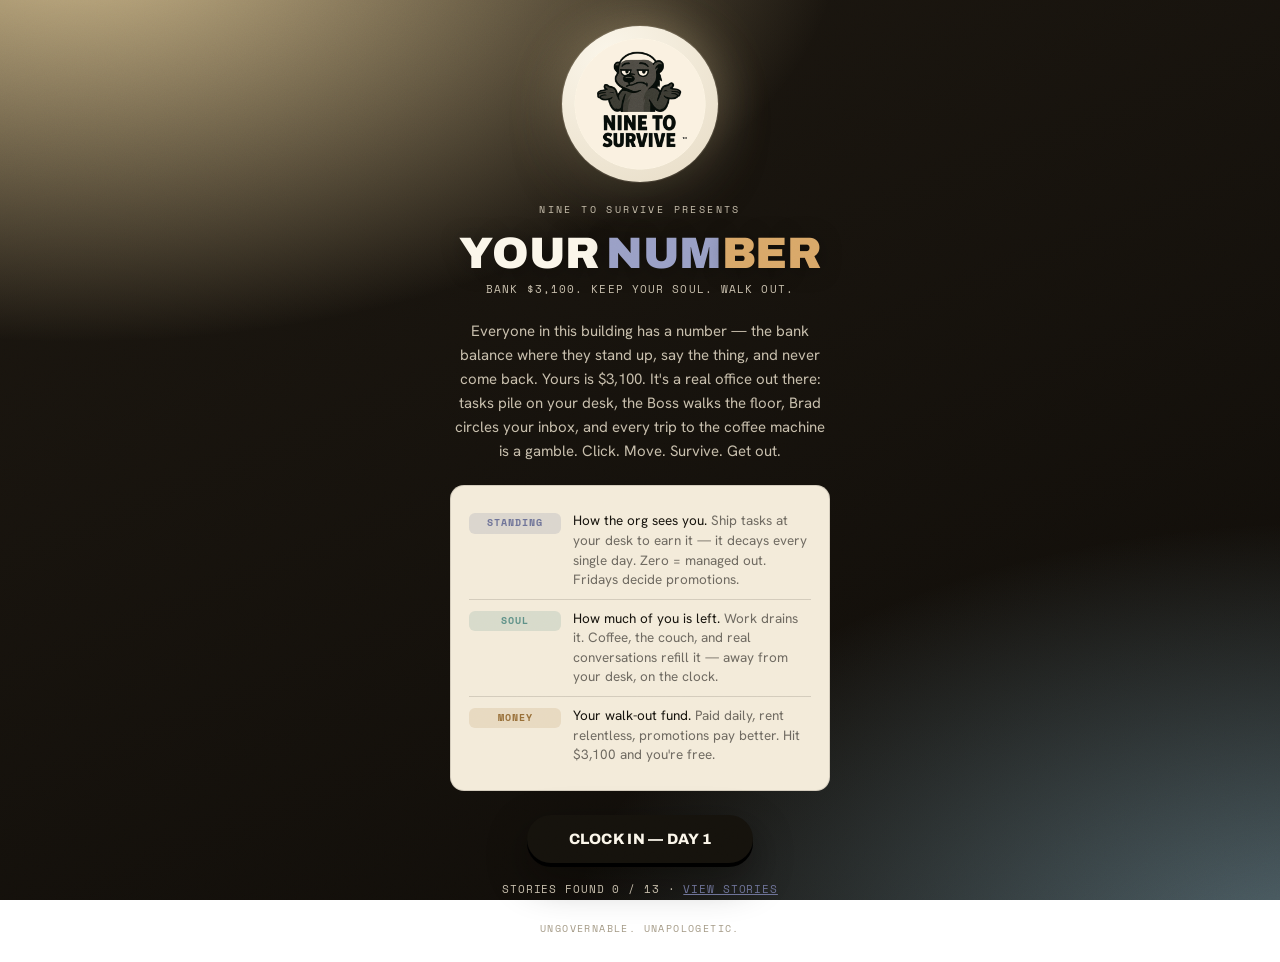
==== commit 3a64ef83: "Conversations, commit 3/N — wire the resolver everywhere; exercise the trap economy Makes conversati" ====
--- a/index.html
+++ b/index.html
@@ -15,8 +15,8 @@
 <link rel="preconnect" href="https://fonts.googleapis.com">
 <link rel="preconnect" href="https://fonts.gstatic.com" crossorigin>
 <link href="https://fonts.googleapis.com/css2?family=Archivo:wght@500;700;800;900&family=Archivo+Expanded:wght@700;800;900&family=Hanken+Grotesk:wght@400;500;600;700&family=Space+Mono:wght@400;700&display=swap" rel="stylesheet">
-<script src="ntos-game.js?v=n22"></script>
-<script src="ntos-world.js?v=w25"></script>
+<script src="ntos-game.js?v=n23"></script>
+<script src="ntos-world.js?v=w30"></script>
 <link rel="stylesheet" href="ntos-theme.css">
 </head>
 <body>
@@ -24,7 +24,7 @@
 
   <!-- START -->
   <section id="start" class="screen">
-    <div class="mascot"><img src="[data-uri]" alt="Nine to Survive" onerror="this.style.display='none';this.nextElementSibling.style.display='block'"><span class="fallback" style="display:none">🤷</span></div>
+    <div class="mascot"><img alt="Nine to Survive" src="[data-uri]"></div>
     <div class="badge">Nine to Survive presents</div>
     <h1 class="big">Your <span class="blue">Num</span><span class="amber">ber</span></h1>
     <div class="tagline">Bank $3,100. Keep your soul. Walk out.</div>
@@ -256,12 +256,60 @@
   clampCam();
 }, { passive: false });
 
+// Iso pick correction: furniture is drawn UP the screen from its tile, so a
+// click on a desk's visible top actually maps to the floor tile BEHIND it —
+// you'd walk somewhere else (or nowhere). Test the click against each piece's
+// drawn top face in screen space and snap to the furniture the player SEES.
+function pointInQuad(px, py, ax, ay, bx, by, cx, cy, dx, dy){
+  const half = (x1,y1,x2,y2) => (px - x1) * (y2 - y1) - (py - y1) * (x2 - x1);
+  const s1 = half(ax,ay,bx,by), s2 = half(bx,by,cx,cy),
+        s3 = half(cx,cy,dx,dy), s4 = half(dx,dy,ax,ay);
+  return (s1 >= 0 && s2 >= 0 && s3 >= 0 && s4 >= 0) || (s1 <= 0 && s2 <= 0 && s3 <= 0 && s4 <= 0);
+}
+function furnitureAtScreen(sx, sy){
+  const z = cam.z;
+  for(const f of W.FURNITURE){
+    const hpx = f.h * 34 * z;
+    const p = (gx, gy) => W.proj(cam, gx - 0.5, gy - 0.5);
+    const [ax, ay] = p(f.x, f.y), [bx, by] = p(f.x + f.w, f.y);
+    const [cx2, cy2] = p(f.x + f.w, f.y + f.d), [dx, dy] = p(f.x, f.y + f.d);
+    if(pointInQuad(sx, sy, ax, ay - hpx, bx, by - hpx, cx2, cy2 - hpx, dx, dy - hpx)) return f;
+  }
+  return null;
+}
+// Characters draw up-screen from their tile just like furniture — a click on
+// Dennis's body maps to the floor tile behind him and the old tile-tolerance
+// pick missed. Hit-test each actor's drawn body box; front-most wins.
+function actorAtScreen(sx, sy){
+  const z = cam.z;
+  let hit = null, hitDepth = -1;
+  for(const a of world.actors){
+    if(a.off) continue;
+    const rig = (W.RIG && W.RIG[a.id]) || {};
+    const H = rig.h || 1;
+    const hpx = ((12.6 * (rig.legLen || 1) + 11.5 * (rig.torso || 1)) * H
+                + 2 * 4.6 * (rig.headScale || 1) * 1.34 + 4) * z;
+    const halfW = 9 * z * (rig.w || 1) + 4 * z;
+    const [fx, fy] = W.proj(cam, a.x, a.y);
+    if(sx >= fx - halfW && sx <= fx + halfW && sy >= fy - hpx && sy <= fy + 6 * z){
+      const d = a.x + a.y;
+      if(d > hitDepth){ hit = a; hitDepth = d; }
+    }
+  }
+  return hit;
+}
+
 function handleWorldClick(sx, sy){
   if(!world || world.dayOver) return;
-  const t = W.screenToTile(cam, sx, sy);
-  const actor = W.pickActorAt(world, t.x, t.y);
+  let t = W.screenToTile(cam, sx, sy);
+  // pick what the player SEES: drawn bodies first, then the old feet-tile pick
+  const actor = actorAtScreen(sx, sy) || W.pickActorAt(world, t.x, t.y);
   if(actor){ showStatus(actor, sx, sy); return; }
   hideStatus();
+  // clicked a drawn furniture top? snap to that piece's tile so the coffee/
+  // couch/exit/desk branches below see what the player saw
+  const fScreen = furnitureAtScreen(sx, sy);
+  if(fScreen) t = { x: fScreen.x + (fScreen.w - 1) / 2, y: fScreen.y + (fScreen.d - 1) / 2 };
   if(W.isCoffeeAt(t.x, t.y)){
     if(world.coffeeUsed) toast('You’ve had your one coffee mercy today.');
     else if(W.goForCoffee(world)) toast('Heading for coffee…');
@@ -278,7 +326,13 @@
     return;
   }
   // plain floor: walk there
-  W.movePlayer(world, t);
+  if(W.movePlayer(world, t)) return;
+  // blocked tile (furniture): YOUR desk means "back to my seat"; anything else
+  // walks you to the nearest open tile beside it — a click never dead-ends
+  const gx = Math.round(t.x), gy = Math.round(t.y);
+  const f = fScreen || W.furnitureAt(gx, gy);
+  if(f && f.id === 'desk-you'){ W.playerGoHome(world); toast('Heading back to your seat.'); return; }
+  if(f) W.movePlayer(world, W.adjacentTo(world, { x: gx, y: gy }));
 }
 
 /* ---- status popup + toast ---- */
@@ -853,33 +907,7 @@
     case 'walkout':
       doWalkOut();
       break;
-    case 'chat': {
-      if(s.who === 'kayla' && world.flags.kaylaPanic){
-        const sit = G.kaylaSitWith(g, Math.floor(world.clockMin));
-        if(sit){
-          setMeter('soul', g.soul); applyDelta('soul', sit.dso);
-          toast(sit.text);
-          W.playerGoHome(world);
-          break;
-        }
-      }
-      const kind = s.mood === 'good' ? 'chatGood' : s.mood === 'bad' ? 'chatBad' : 'chatMeh';
-      const res = worldEffect(kind);
-      const bond = G.chatBonus(g, s.who);
-      if(bond){ setMeter('soul', g.soul); }
-      const tip = s.who === 'marcus' ? G.marcusTip(g, Math.floor(world.clockMin)) : null;
-      if(tip){
-        if(tip.kind === 'miscal'){ setMeter('standing', g.standing); applyDelta('standing', -2); }
-        if(tip.kind === 'bosswalk'){
-          const nw = world.bossWalks.find(b => b.status === 'pending');
-          toast(tip.text + (nw ? ' (Next walk ≈ ' + W.minToClock(nw.atMin) + '.)' : ' (He’s done walking today.)'));
-        } else toast(tip.text);
-      } else {
-        toast(s.name.split(' ')[0] + ': five minutes of being human. Soul +' + (res ? res.dso : ''));
-      }
-      W.playerGoHome(world);
-      break;
-    }
+    case 'conversation': openConversation(s); break;
     case 'couch':
       worldEffect('couch');
       G.feedWorldEvent(g, 'couch', Math.floor(world.clockMin));
@@ -957,8 +985,10 @@
       if(!$id('enc').classList.contains('hidden')){
         // the ONE policy picks — same function the headless soak proves
         const incId = $id('cardoverlay').dataset.incident;
-        const idx = incId ? G.policyIncidentChoice(g, incId)
-                          : G.policyCardChoice(g, g.plan[g.idxInDay]);
+        const convWho = $id('cardoverlay').dataset.conversation;
+        const idx = convWho ? G.policyConversationChoice(g, convWho, G.conversationFor(g, convWho))
+                  : incId    ? G.policyIncidentChoice(g, incId)
+                             : G.policyCardChoice(g, g.plan[g.idxInDay]);
         const c = document.querySelector('#choices .choice[data-idx="' + idx + '"]')
                || document.querySelector('#choices .choice');
         if(c) c.click();
@@ -1130,8 +1160,62 @@
   next.textContent = g.failed ? 'See how it ends' : 'Back to your desk';
 }
 
+/* ---- conversations (a chat is a scene shaped by wants.role) ---- */
+let activeConversation = null;
+function openConversation(s){
+  // sit-with special (kayla's panic day) keeps its bespoke world beat
+  if(s.who === 'kayla' && world.flags.kaylaPanic){
+    const sit = G.kaylaSitWith(g, Math.floor(world.clockMin));
+    if(sit){
+      setMeter('soul', g.soul); applyDelta('soul', sit.dso);
+      toast(sit.text);
+      W.resolveConversation(world); W.playerGoHome(world);
+      return;
+    }
+  }
+  const scene = G.conversationFor(g, s.who);
+  if(!scene){ W.resolveConversation(world); W.playerGoHome(world); return; }   // never strand
+  activeConversation = { who: s.who, mood: s.mood };
+  $id('cardoverlay').dataset.conversation = s.who;   // autopilot can read it
+  $id('cardoverlay').classList.remove('hidden');
+  $id('enc').classList.remove('hidden');
+  $id('out').classList.add('hidden');
+  $id('tag').textContent = scene.tag;
+  $id('etitle').textContent = scene.title;
+  $id('escene').textContent = scene.scene;
+  setCardPortrait(s.who);
+  const box = $id('choices'); box.innerHTML = '';
+  scene.choices.forEach((c, i) => {
+    const b = document.createElement('button');
+    b.className = 'choice'; b.textContent = c.t;
+    b.dataset.idx = i;
+    b.onclick = () => chooseConversation(i);
+    box.appendChild(b);
+  });
+}
+function chooseConversation(i){
+  const res = G.applyConversationChoice(g, activeConversation.who, i,
+    Math.floor(world.clockMin), activeConversation.mood);
+  if(!res) return;
+  applyDelta('standing', res.ds);
+  applyDelta('soul', res.dso);
+  $id('enc').classList.add('hidden');
+  $id('out').classList.remove('hidden');
+  $id('oline').textContent = res.outcome;
+  $id('nextbtn').textContent = g.failed ? 'See how it ends' : 'Back to your desk';
+}
+
 function advance(){
   $id('cardoverlay').classList.add('hidden');
+  if(activeConversation){
+    activeConversation = null;
+    delete $id('cardoverlay').dataset.conversation;
+    if(g.failed) return endGame();
+    W.resolveConversation(world);
+    W.playerGoHome(world);
+    saveRun('day');
+    return;
+  }
   if(activeIncident){
     const wasQuickCall = activeIncident === 'boss_quick_call' && !world.activeEvent;
     activeIncident = null;           // incident cards don't advance the deck index
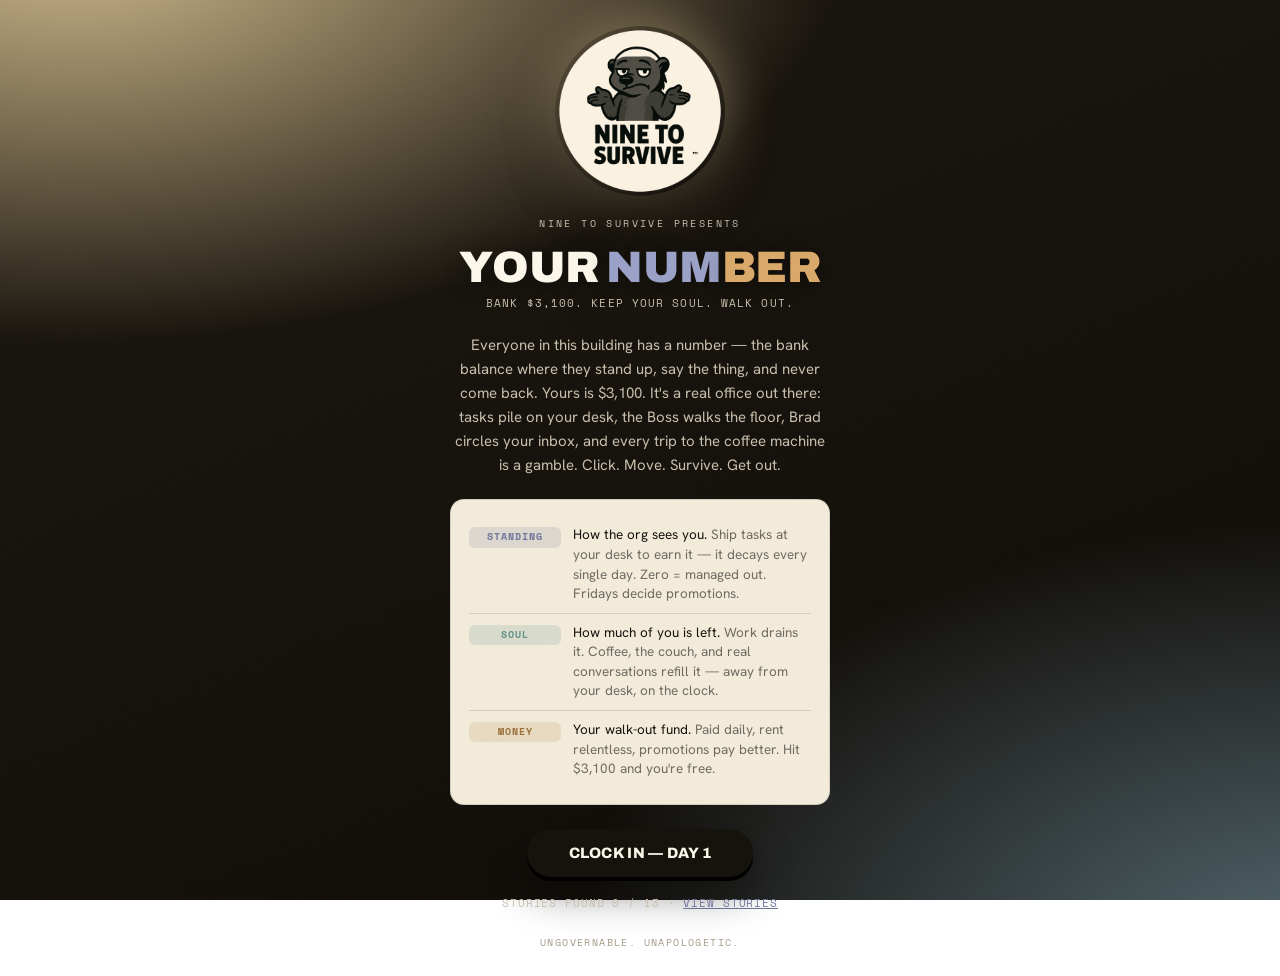
==== commit 73b4b5f1: "Mascot: use the real circle logo; chunky badger + face fixes stay in-game - Start screen now carries" ====
--- a/index.html
+++ b/index.html
@@ -15,8 +15,8 @@
 <link rel="preconnect" href="https://fonts.googleapis.com">
 <link rel="preconnect" href="https://fonts.gstatic.com" crossorigin>
 <link href="https://fonts.googleapis.com/css2?family=Archivo:wght@500;700;800;900&family=Archivo+Expanded:wght@700;800;900&family=Hanken+Grotesk:wght@400;500;600;700&family=Space+Mono:wght@400;700&display=swap" rel="stylesheet">
-<script src="ntos-game.js?v=n23"></script>
-<script src="ntos-world.js?v=w30"></script>
+<script src="ntos-game.js?v=n21"></script>
+<script src="ntos-world.js?v=w26"></script>
 <link rel="stylesheet" href="ntos-theme.css">
 </head>
 <body>
@@ -256,60 +256,12 @@
   clampCam();
 }, { passive: false });
 
-// Iso pick correction: furniture is drawn UP the screen from its tile, so a
-// click on a desk's visible top actually maps to the floor tile BEHIND it —
-// you'd walk somewhere else (or nowhere). Test the click against each piece's
-// drawn top face in screen space and snap to the furniture the player SEES.
-function pointInQuad(px, py, ax, ay, bx, by, cx, cy, dx, dy){
-  const half = (x1,y1,x2,y2) => (px - x1) * (y2 - y1) - (py - y1) * (x2 - x1);
-  const s1 = half(ax,ay,bx,by), s2 = half(bx,by,cx,cy),
-        s3 = half(cx,cy,dx,dy), s4 = half(dx,dy,ax,ay);
-  return (s1 >= 0 && s2 >= 0 && s3 >= 0 && s4 >= 0) || (s1 <= 0 && s2 <= 0 && s3 <= 0 && s4 <= 0);
-}
-function furnitureAtScreen(sx, sy){
-  const z = cam.z;
-  for(const f of W.FURNITURE){
-    const hpx = f.h * 34 * z;
-    const p = (gx, gy) => W.proj(cam, gx - 0.5, gy - 0.5);
-    const [ax, ay] = p(f.x, f.y), [bx, by] = p(f.x + f.w, f.y);
-    const [cx2, cy2] = p(f.x + f.w, f.y + f.d), [dx, dy] = p(f.x, f.y + f.d);
-    if(pointInQuad(sx, sy, ax, ay - hpx, bx, by - hpx, cx2, cy2 - hpx, dx, dy - hpx)) return f;
-  }
-  return null;
-}
-// Characters draw up-screen from their tile just like furniture — a click on
-// Dennis's body maps to the floor tile behind him and the old tile-tolerance
-// pick missed. Hit-test each actor's drawn body box; front-most wins.
-function actorAtScreen(sx, sy){
-  const z = cam.z;
-  let hit = null, hitDepth = -1;
-  for(const a of world.actors){
-    if(a.off) continue;
-    const rig = (W.RIG && W.RIG[a.id]) || {};
-    const H = rig.h || 1;
-    const hpx = ((12.6 * (rig.legLen || 1) + 11.5 * (rig.torso || 1)) * H
-                + 2 * 4.6 * (rig.headScale || 1) * 1.34 + 4) * z;
-    const halfW = 9 * z * (rig.w || 1) + 4 * z;
-    const [fx, fy] = W.proj(cam, a.x, a.y);
-    if(sx >= fx - halfW && sx <= fx + halfW && sy >= fy - hpx && sy <= fy + 6 * z){
-      const d = a.x + a.y;
-      if(d > hitDepth){ hit = a; hitDepth = d; }
-    }
-  }
-  return hit;
-}
-
 function handleWorldClick(sx, sy){
   if(!world || world.dayOver) return;
-  let t = W.screenToTile(cam, sx, sy);
-  // pick what the player SEES: drawn bodies first, then the old feet-tile pick
-  const actor = actorAtScreen(sx, sy) || W.pickActorAt(world, t.x, t.y);
+  const t = W.screenToTile(cam, sx, sy);
+  const actor = W.pickActorAt(world, t.x, t.y);
   if(actor){ showStatus(actor, sx, sy); return; }
   hideStatus();
-  // clicked a drawn furniture top? snap to that piece's tile so the coffee/
-  // couch/exit/desk branches below see what the player saw
-  const fScreen = furnitureAtScreen(sx, sy);
-  if(fScreen) t = { x: fScreen.x + (fScreen.w - 1) / 2, y: fScreen.y + (fScreen.d - 1) / 2 };
   if(W.isCoffeeAt(t.x, t.y)){
     if(world.coffeeUsed) toast('You’ve had your one coffee mercy today.');
     else if(W.goForCoffee(world)) toast('Heading for coffee…');
@@ -326,13 +278,7 @@
     return;
   }
   // plain floor: walk there
-  if(W.movePlayer(world, t)) return;
-  // blocked tile (furniture): YOUR desk means "back to my seat"; anything else
-  // walks you to the nearest open tile beside it — a click never dead-ends
-  const gx = Math.round(t.x), gy = Math.round(t.y);
-  const f = fScreen || W.furnitureAt(gx, gy);
-  if(f && f.id === 'desk-you'){ W.playerGoHome(world); toast('Heading back to your seat.'); return; }
-  if(f) W.movePlayer(world, W.adjacentTo(world, { x: gx, y: gy }));
+  W.movePlayer(world, t);
 }
 
 /* ---- status popup + toast ---- */
@@ -907,7 +853,33 @@
     case 'walkout':
       doWalkOut();
       break;
-    case 'conversation': openConversation(s); break;
+    case 'chat': {
+      if(s.who === 'kayla' && world.flags.kaylaPanic){
+        const sit = G.kaylaSitWith(g, Math.floor(world.clockMin));
+        if(sit){
+          setMeter('soul', g.soul); applyDelta('soul', sit.dso);
+          toast(sit.text);
+          W.playerGoHome(world);
+          break;
+        }
+      }
+      const kind = s.mood === 'good' ? 'chatGood' : s.mood === 'bad' ? 'chatBad' : 'chatMeh';
+      const res = worldEffect(kind);
+      const bond = G.chatBonus(g, s.who);
+      if(bond){ setMeter('soul', g.soul); }
+      const tip = s.who === 'marcus' ? G.marcusTip(g, Math.floor(world.clockMin)) : null;
+      if(tip){
+        if(tip.kind === 'miscal'){ setMeter('standing', g.standing); applyDelta('standing', -2); }
+        if(tip.kind === 'bosswalk'){
+          const nw = world.bossWalks.find(b => b.status === 'pending');
+          toast(tip.text + (nw ? ' (Next walk ≈ ' + W.minToClock(nw.atMin) + '.)' : ' (He’s done walking today.)'));
+        } else toast(tip.text);
+      } else {
+        toast(s.name.split(' ')[0] + ': five minutes of being human. Soul +' + (res ? res.dso : ''));
+      }
+      W.playerGoHome(world);
+      break;
+    }
     case 'couch':
       worldEffect('couch');
       G.feedWorldEvent(g, 'couch', Math.floor(world.clockMin));
@@ -985,10 +957,8 @@
       if(!$id('enc').classList.contains('hidden')){
         // the ONE policy picks — same function the headless soak proves
         const incId = $id('cardoverlay').dataset.incident;
-        const convWho = $id('cardoverlay').dataset.conversation;
-        const idx = convWho ? G.policyConversationChoice(g, convWho, G.conversationFor(g, convWho))
-                  : incId    ? G.policyIncidentChoice(g, incId)
-                             : G.policyCardChoice(g, g.plan[g.idxInDay]);
+        const idx = incId ? G.policyIncidentChoice(g, incId)
+                          : G.policyCardChoice(g, g.plan[g.idxInDay]);
         const c = document.querySelector('#choices .choice[data-idx="' + idx + '"]')
                || document.querySelector('#choices .choice');
         if(c) c.click();
@@ -1160,62 +1130,8 @@
   next.textContent = g.failed ? 'See how it ends' : 'Back to your desk';
 }
 
-/* ---- conversations (a chat is a scene shaped by wants.role) ---- */
-let activeConversation = null;
-function openConversation(s){
-  // sit-with special (kayla's panic day) keeps its bespoke world beat
-  if(s.who === 'kayla' && world.flags.kaylaPanic){
-    const sit = G.kaylaSitWith(g, Math.floor(world.clockMin));
-    if(sit){
-      setMeter('soul', g.soul); applyDelta('soul', sit.dso);
-      toast(sit.text);
-      W.resolveConversation(world); W.playerGoHome(world);
-      return;
-    }
-  }
-  const scene = G.conversationFor(g, s.who);
-  if(!scene){ W.resolveConversation(world); W.playerGoHome(world); return; }   // never strand
-  activeConversation = { who: s.who, mood: s.mood };
-  $id('cardoverlay').dataset.conversation = s.who;   // autopilot can read it
-  $id('cardoverlay').classList.remove('hidden');
-  $id('enc').classList.remove('hidden');
-  $id('out').classList.add('hidden');
-  $id('tag').textContent = scene.tag;
-  $id('etitle').textContent = scene.title;
-  $id('escene').textContent = scene.scene;
-  setCardPortrait(s.who);
-  const box = $id('choices'); box.innerHTML = '';
-  scene.choices.forEach((c, i) => {
-    const b = document.createElement('button');
-    b.className = 'choice'; b.textContent = c.t;
-    b.dataset.idx = i;
-    b.onclick = () => chooseConversation(i);
-    box.appendChild(b);
-  });
-}
-function chooseConversation(i){
-  const res = G.applyConversationChoice(g, activeConversation.who, i,
-    Math.floor(world.clockMin), activeConversation.mood);
-  if(!res) return;
-  applyDelta('standing', res.ds);
-  applyDelta('soul', res.dso);
-  $id('enc').classList.add('hidden');
-  $id('out').classList.remove('hidden');
-  $id('oline').textContent = res.outcome;
-  $id('nextbtn').textContent = g.failed ? 'See how it ends' : 'Back to your desk';
-}
-
 function advance(){
   $id('cardoverlay').classList.add('hidden');
-  if(activeConversation){
-    activeConversation = null;
-    delete $id('cardoverlay').dataset.conversation;
-    if(g.failed) return endGame();
-    W.resolveConversation(world);
-    W.playerGoHome(world);
-    saveRun('day');
-    return;
-  }
   if(activeIncident){
     const wasQuickCall = activeIncident === 'boss_quick_call' && !world.activeEvent;
     activeIncident = null;           // incident cards don't advance the deck index
--- a/ntos-theme.css
+++ b/ntos-theme.css
@@ -181,9 +181,11 @@
    panel nested inside restores ink text + graphite muted tokens. */
 .screen{text-align:center;padding:6px 4px;color:var(--paper-hi);--muted:#c7beac;--muted2:#a49a86;}
 .screen .legend,.screen .card,.screen .fm,.screen .storyunlock{color:var(--ink);--muted:#6E6960;--muted2:#928D84;}
-.mascot{width:156px;height:156px;border-radius:50%;background:radial-gradient(120% 120% at 30% 20%,var(--paper-hi),var(--panel3));display:flex;align-items:center;justify-content:center;margin:0 auto 20px;box-shadow:0 0 0 1px rgba(233,222,198,.12),0 18px 46px rgba(6,4,2,.55),0 0 60px -12px var(--key-warm);overflow:hidden;animation:ntsFloatY 7s ease-in-out infinite;}
+/* the brand logo is itself a full circle — show it edge to edge; nothing behind
+   it to mismatch */
+.mascot{width:170px;height:170px;border-radius:50%;background:transparent;display:flex;align-items:center;justify-content:center;margin:0 auto 20px;box-shadow:0 18px 46px rgba(6,4,2,.55),0 0 60px -12px var(--key-warm);overflow:hidden;animation:ntsFloatY 7s ease-in-out infinite;}
 @keyframes ntsFloatY{0%,100%{transform:translateY(0);}50%{transform:translateY(-7px);}}
-.mascot img{width:88%;height:88%;object-fit:contain;}
+.mascot img{width:100%;height:100%;object-fit:cover;display:block;}
 .mascot .fallback{font-size:72px;line-height:1;}
 .badge{font-family:var(--font-data);font-size:10px;letter-spacing:.24em;text-transform:uppercase;color:var(--muted);margin-bottom:16px;}
 .big{font-family:var(--font-display);font-weight:900;font-size:44px;line-height:.92;letter-spacing:-.01em;text-transform:uppercase;margin-bottom:8px;color:var(--paper-hi);text-shadow:0 2px 22px rgba(0,0,0,.35);}
